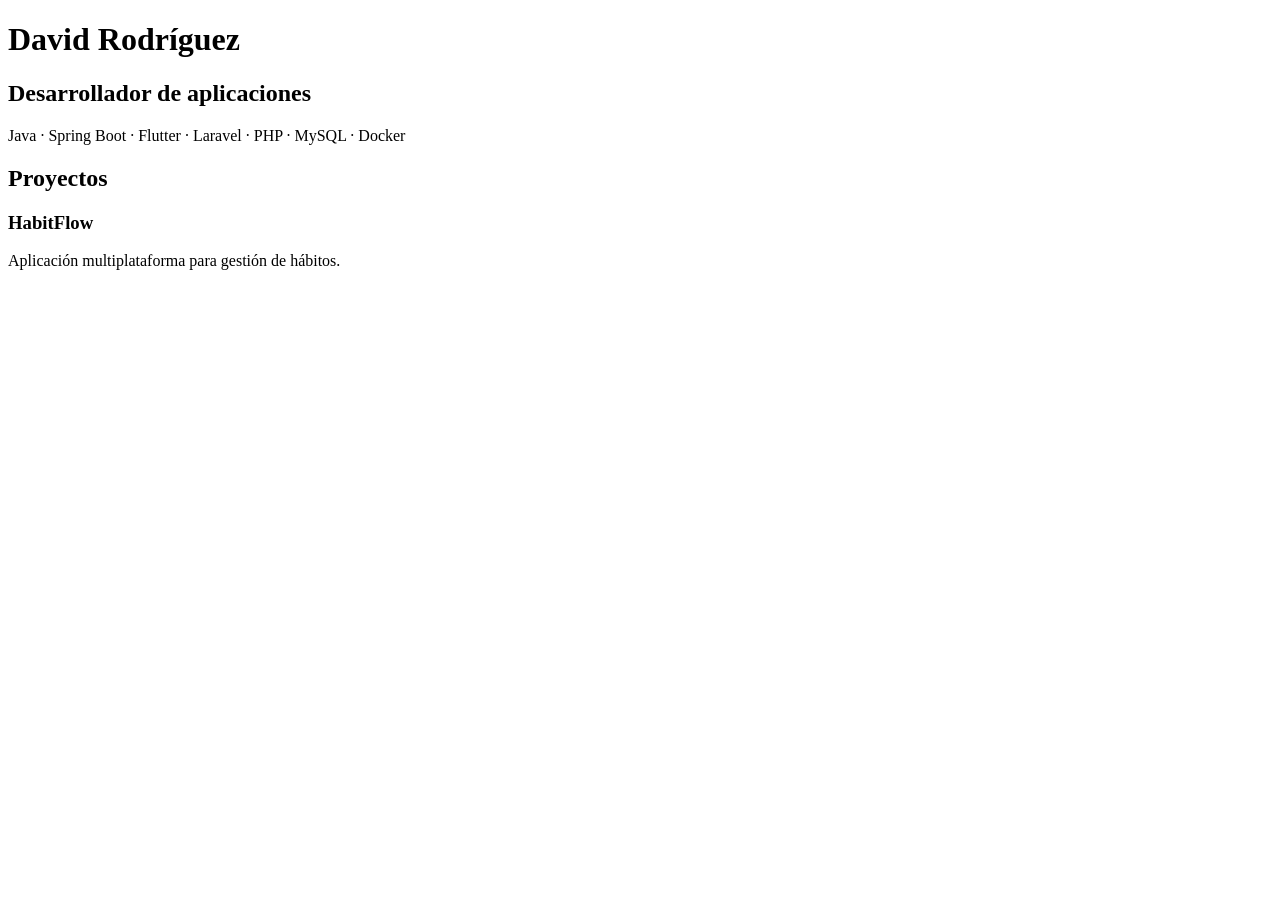
==== index.html @ 49802a0f "Create index.html" ====
<!DOCTYPE html>
<html lang="es">
<head>
    <meta charset="UTF-8">
    <meta name="viewport" content="width=device-width, initial-scale=1.0">
    <title>David Rodríguez | Desarrollador</title>
</head>

<body>

    <h1>David Rodríguez</h1>

    <h2>Desarrollador de aplicaciones</h2>

    <p>
        Java · Spring Boot · Flutter · Laravel · PHP · MySQL · Docker
    </p>

    <h2>Proyectos</h2>

    <h3>HabitFlow</h3>
    <p>
        Aplicación multiplataforma para gestión de hábitos.
    </p>

</body>
</html>
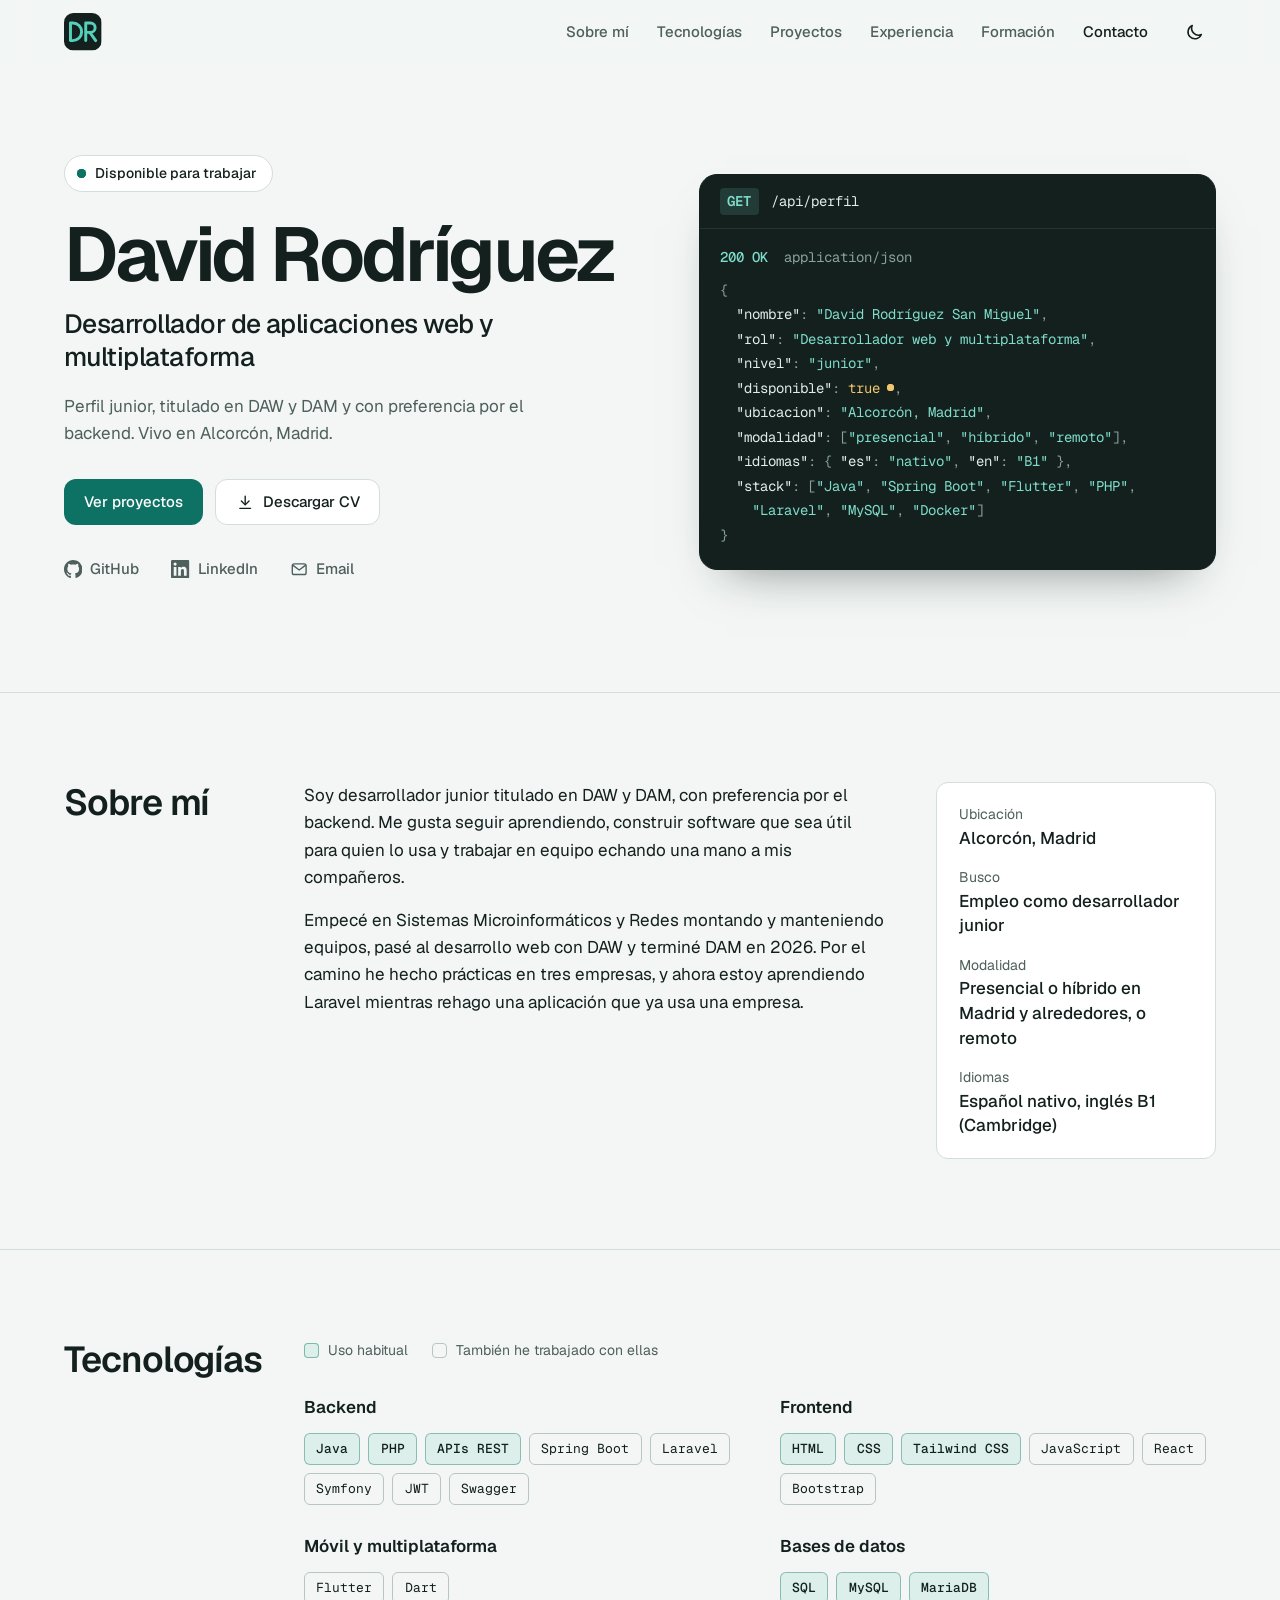
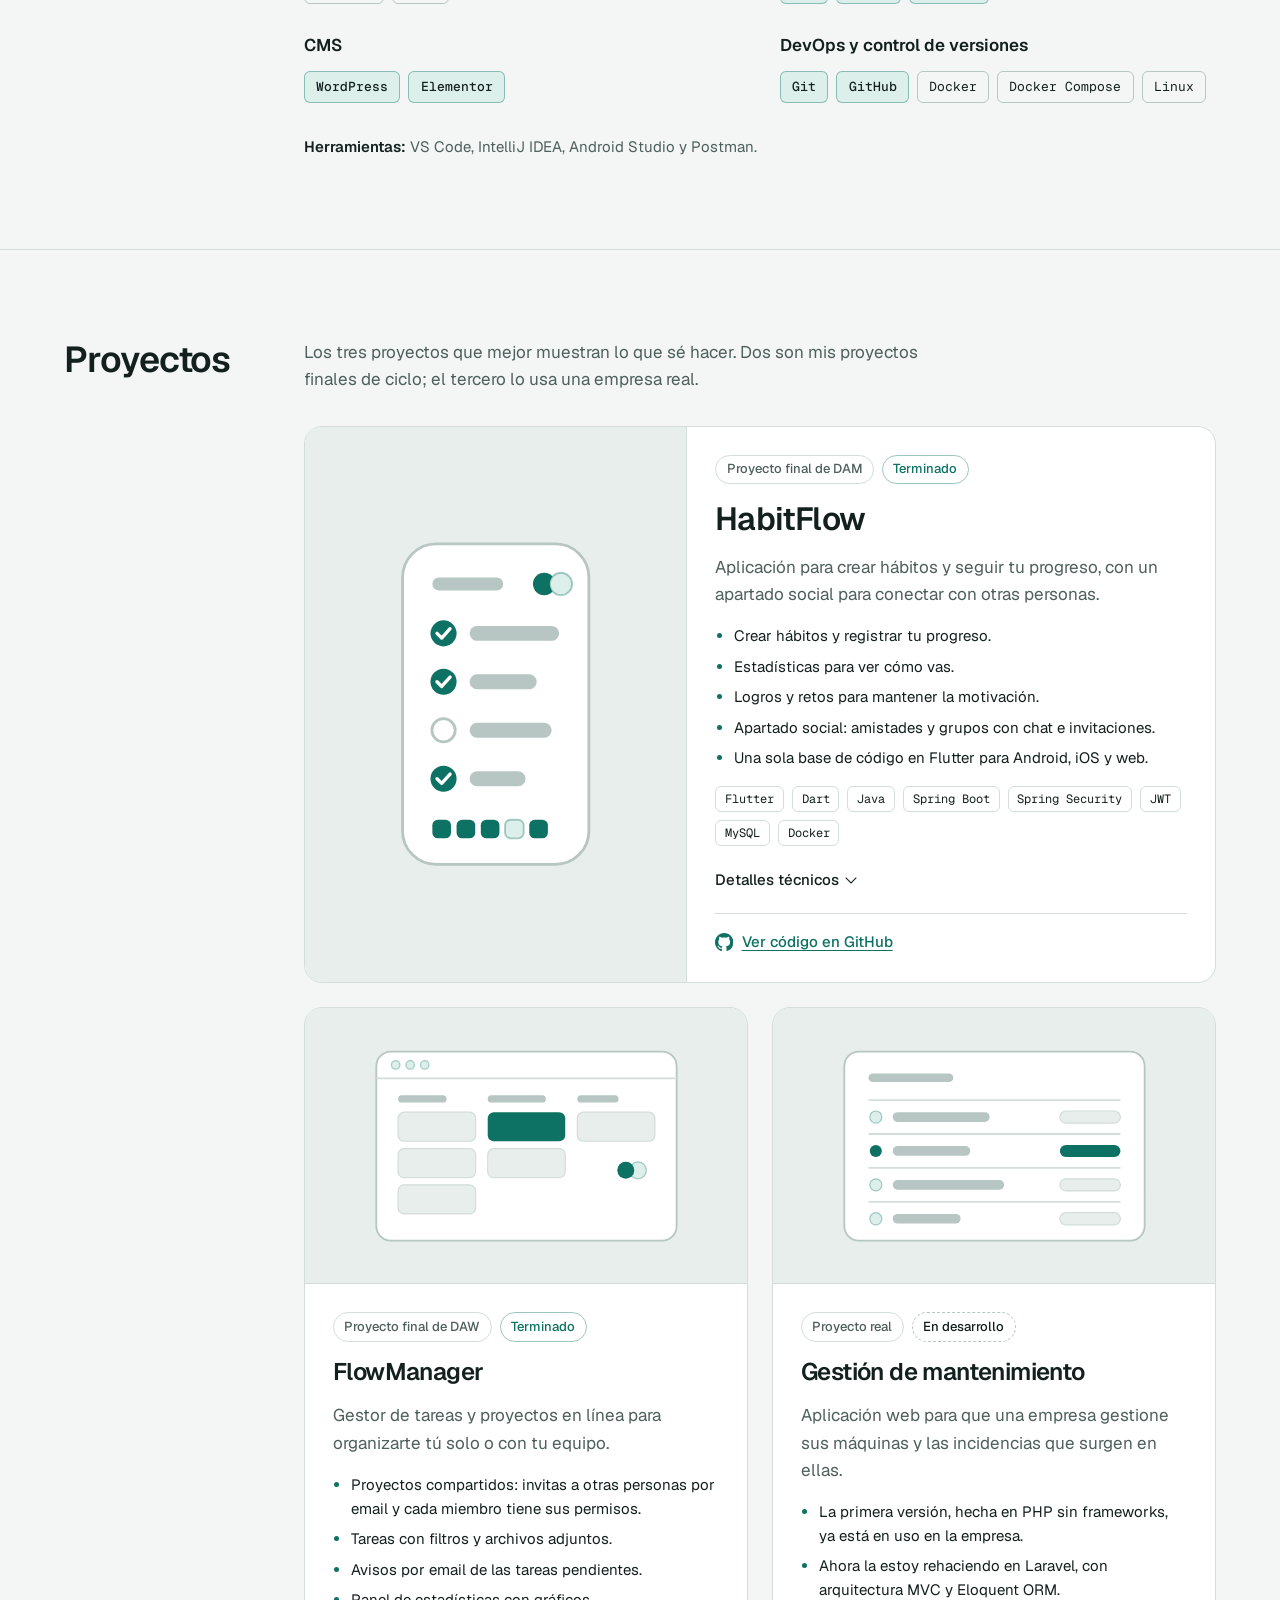
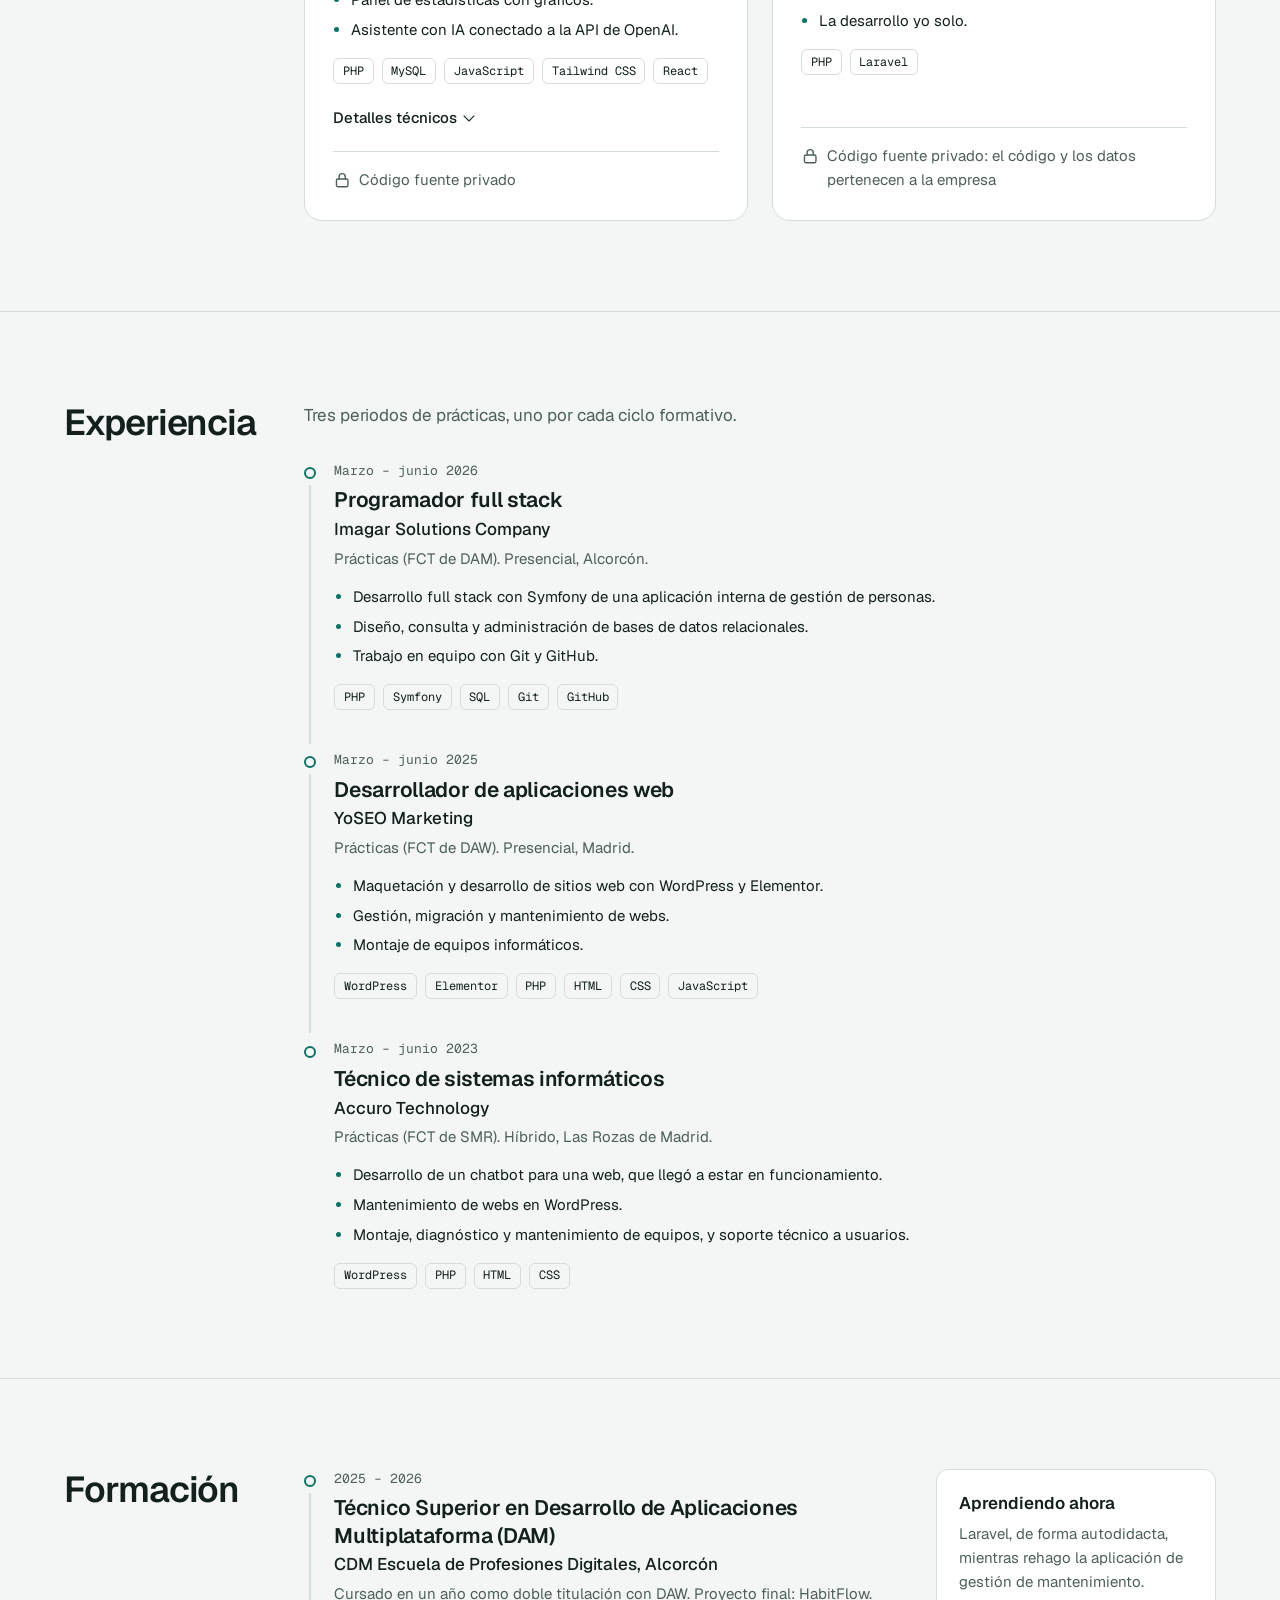
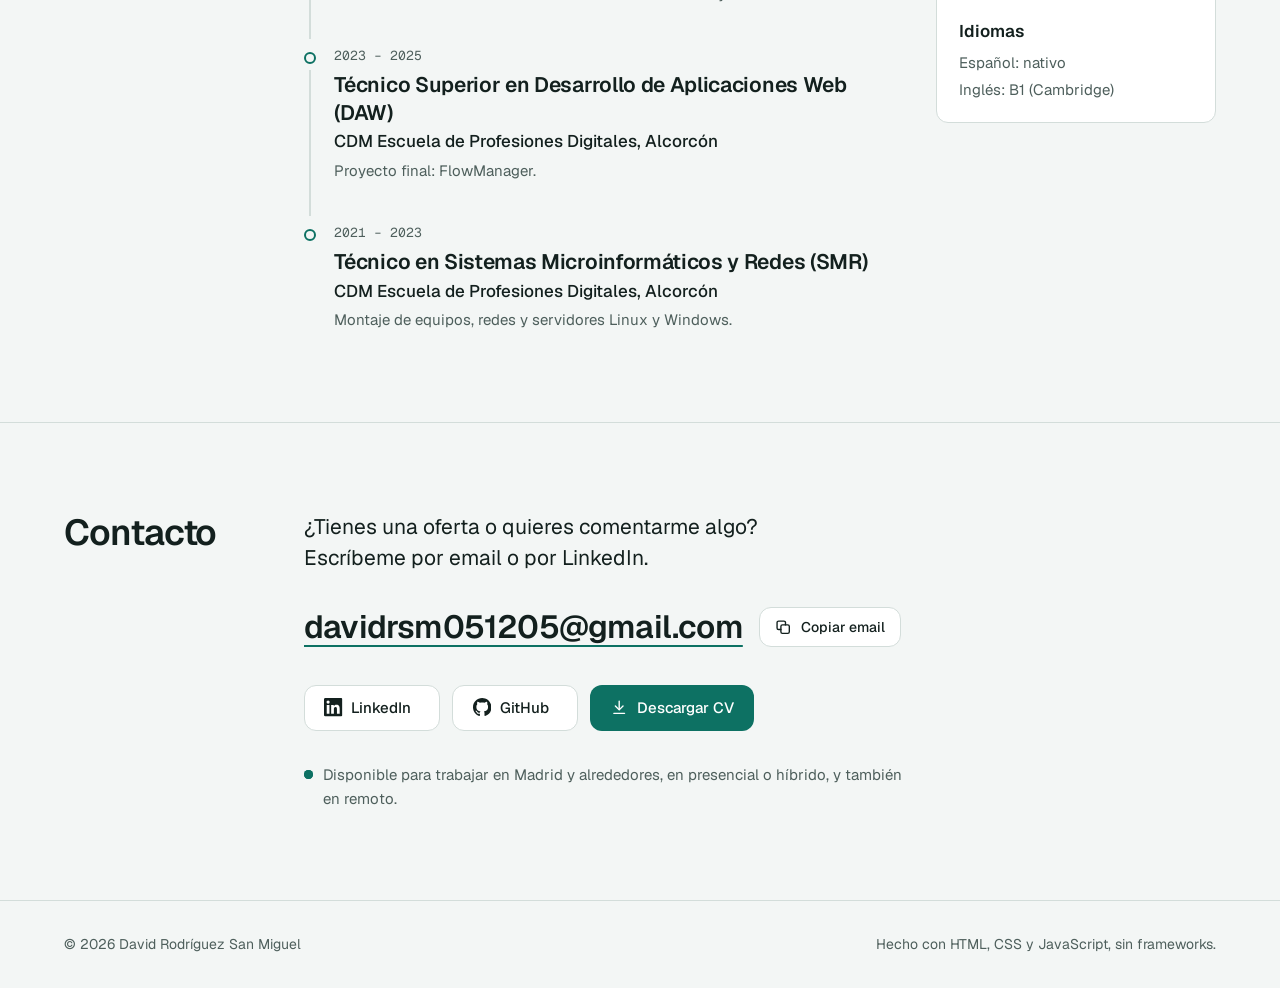
==== commit 496d6340: "Portfolio: primera versión completa Web personal en HTML, CSS y JavaScript sin frameworks, lista par" ====
--- a/index.html
+++ b/index.html
@@ -1,27 +1,787 @@
 <!DOCTYPE html>
 <html lang="es">
 <head>
-    <meta charset="UTF-8">
-    <meta name="viewport" content="width=device-width, initial-scale=1.0">
-    <title>David Rodríguez | Desarrollador</title>
+  <meta charset="UTF-8">
+  <meta name="viewport" content="width=device-width, initial-scale=1">
+
+  <title>David Rodríguez San Miguel | Desarrollador web y multiplataforma</title>
+  <meta name="description" content="David Rodríguez San Miguel, desarrollador junior web y multiplataforma en Madrid. Proyectos con Java, Spring Boot, Flutter, PHP y MySQL.">
+  <meta name="author" content="David Rodríguez San Miguel">
+  <link rel="canonical" href="https://davidrodriguez05.github.io/">
+
+  <meta name="color-scheme" content="light dark">
+  <meta name="theme-color" content="#f3f6f5" media="(prefers-color-scheme: light)">
+  <meta name="theme-color" content="#111917" media="(prefers-color-scheme: dark)">
+
+  <!-- Open Graph: vista previa al compartir el enlace (LinkedIn, WhatsApp...) -->
+  <meta property="og:type" content="website">
+  <meta property="og:locale" content="es_ES">
+  <meta property="og:site_name" content="David Rodríguez San Miguel">
+  <meta property="og:title" content="David Rodríguez San Miguel | Desarrollador web y multiplataforma">
+  <meta property="og:description" content="Desarrollador junior web y multiplataforma en Madrid. Proyectos con Java, Spring Boot, Flutter, PHP y MySQL.">
+  <meta property="og:url" content="https://davidrodriguez05.github.io/">
+  <meta property="og:image" content="https://davidrodriguez05.github.io/assets/images/og-image.png">
+  <meta property="og:image:width" content="1200">
+  <meta property="og:image:height" content="630">
+  <meta property="og:image:alt" content="David Rodríguez San Miguel, desarrollador de aplicaciones web y multiplataforma">
+  <meta name="twitter:card" content="summary_large_image">
+
+  <link rel="icon" href="assets/icons/favicon.svg" type="image/svg+xml">
+  <link rel="apple-touch-icon" href="assets/icons/apple-touch-icon.png">
+
+  <link rel="preload" href="assets/fonts/geist-latin.woff2" as="font" type="font/woff2" crossorigin>
+  <link rel="preload" href="assets/fonts/geist-mono-latin.woff2" as="font" type="font/woff2" crossorigin>
+  <link rel="stylesheet" href="css/style.css">
+
+  <!-- Aplica el tema guardado antes de pintar la página (evita el parpadeo) -->
+  <script>
+    (function () {
+      var root = document.documentElement;
+      root.classList.add('js');
+      try {
+        var theme = localStorage.getItem('theme');
+        if (theme === 'light' || theme === 'dark') root.setAttribute('data-theme', theme);
+      } catch (e) {}
+    })();
+  </script>
+  <script src="js/script.js" defer></script>
+
+  <script type="application/ld+json">
+  {
+    "@context": "https://schema.org",
+    "@type": "Person",
+    "name": "David Rodríguez San Miguel",
+    "jobTitle": "Desarrollador de aplicaciones web y multiplataforma",
+    "url": "https://davidrodriguez05.github.io/",
+    "email": "mailto:davidrsm051205@gmail.com",
+    "address": {
+      "@type": "PostalAddress",
+      "addressLocality": "Alcorcón",
+      "addressRegion": "Madrid",
+      "addressCountry": "ES"
+    },
+    "alumniOf": {
+      "@type": "EducationalOrganization",
+      "name": "CDM Escuela de Profesiones Digitales"
+    },
+    "knowsLanguage": ["es", "en"],
+    "knowsAbout": ["Java", "Spring Boot", "Flutter", "PHP", "Laravel", "MySQL", "Docker"],
+    "sameAs": [
+      "https://www.linkedin.com/in/david-rodr%C3%ADguez-san-miguel-a2ba432a8/",
+      "https://github.com/DavidRodriguez05"
+    ]
+  }
+  </script>
 </head>
 
 <body>
-
-    <h1>David Rodríguez</h1>
-
-    <h2>Desarrollador de aplicaciones</h2>
-
-    <p>
-        Java · Spring Boot · Flutter · Laravel · PHP · MySQL · Docker
-    </p>
-
-    <h2>Proyectos</h2>
-
-    <h3>HabitFlow</h3>
-    <p>
-        Aplicación multiplataforma para gestión de hábitos.
-    </p>
-
+  <a class="skip-link" href="#contenido">Saltar al contenido</a>
+
+  <!-- Iconos (se usan con <svg><use href="#i-nombre"></use></svg>) -->
+  <svg class="sprite" xmlns="http://www.w3.org/2000/svg" aria-hidden="true" focusable="false">
+    <symbol id="i-logo" viewBox="0 0 64 64">
+      <rect width="64" height="64" rx="16" fill="#13201e"/>
+      <g fill="none" stroke="#55d1bb" stroke-width="5" stroke-linecap="round" stroke-linejoin="round">
+        <path d="M11 17v30h4a15 15 0 0 0 0-30z"/>
+        <path d="M37 47V17h8a8 8 0 0 1 0 16h-8"/>
+        <path d="M44 33l10 14"/>
+      </g>
+    </symbol>
+    <symbol id="i-github" viewBox="0 0 16 16">
+      <path fill="currentColor" d="M8 0C3.58 0 0 3.58 0 8c0 3.54 2.29 6.53 5.47 7.59.4.07.55-.17.55-.38 0-.19-.01-.82-.01-1.49-2.01.37-2.53-.49-2.69-.94-.09-.23-.48-.94-.82-1.13-.28-.15-.68-.52-.01-.53.63-.01 1.08.58 1.23.82.72 1.21 1.87.87 2.33.66.07-.52.28-.87.51-1.07-1.78-.2-3.64-.89-3.64-3.95 0-.87.31-1.59.82-2.15-.08-.2-.36-1.02.08-2.12 0 0 .67-.21 2.2.82.64-.18 1.32-.27 2-.27.68 0 1.36.09 2 .27 1.53-1.04 2.2-.82 2.2-.82.44 1.1.16 1.92.08 2.12.51.56.82 1.27.82 2.15 0 3.07-1.87 3.75-3.65 3.95.29.25.54.73.54 1.48 0 1.07-.01 1.93-.01 2.2 0 .21.15.46.55.38A8.01 8.01 0 0 0 16 8c0-4.42-3.58-8-8-8z"/>
+    </symbol>
+    <symbol id="i-linkedin" viewBox="0 0 24 24">
+      <path fill="currentColor" d="M20.45 20.45h-3.56v-5.57c0-1.33-.02-3.04-1.85-3.04-1.85 0-2.14 1.45-2.14 2.94v5.67H9.35V9h3.41v1.56h.05c.48-.9 1.64-1.85 3.37-1.85 3.6 0 4.27 2.37 4.27 5.46v6.28zM5.34 7.43a2.06 2.06 0 1 1 0-4.13 2.06 2.06 0 0 1 0 4.13zm1.78 13.02H3.56V9h3.56v11.45zM22.22 0H1.77C.79 0 0 .77 0 1.73v20.54C0 23.23.79 24 1.77 24h20.45c.98 0 1.78-.77 1.78-1.73V1.73C24 .77 23.2 0 22.22 0z"/>
+    </symbol>
+    <symbol id="i-mail" viewBox="0 0 24 24">
+      <g fill="none" stroke="currentColor" stroke-width="1.8" stroke-linecap="round" stroke-linejoin="round">
+        <rect x="3" y="5" width="18" height="14" rx="2.5"/>
+        <path d="m4 7 8 6 8-6"/>
+      </g>
+    </symbol>
+    <symbol id="i-download" viewBox="0 0 24 24">
+      <g fill="none" stroke="currentColor" stroke-width="1.8" stroke-linecap="round" stroke-linejoin="round">
+        <path d="M12 4v11"/>
+        <path d="m7 10.5 5 5 5-5"/>
+        <path d="M5 20h14"/>
+      </g>
+    </symbol>
+    <symbol id="i-copy" viewBox="0 0 24 24">
+      <g fill="none" stroke="currentColor" stroke-width="1.8" stroke-linecap="round" stroke-linejoin="round">
+        <rect x="9" y="9" width="11" height="11" rx="2"/>
+        <path d="M15 9V6a2 2 0 0 0-2-2H6a2 2 0 0 0-2 2v7a2 2 0 0 0 2 2h3"/>
+      </g>
+    </symbol>
+    <symbol id="i-check" viewBox="0 0 24 24">
+      <g fill="none" stroke="currentColor" stroke-width="2" stroke-linecap="round" stroke-linejoin="round">
+        <path d="m5 12.5 4.5 4.5L19 7.5"/>
+      </g>
+    </symbol>
+    <symbol id="i-lock" viewBox="0 0 24 24">
+      <g fill="none" stroke="currentColor" stroke-width="1.8" stroke-linecap="round" stroke-linejoin="round">
+        <rect x="4.5" y="10.5" width="15" height="10" rx="2"/>
+        <path d="M8 10.5v-3a4 4 0 0 1 8 0v3"/>
+      </g>
+    </symbol>
+    <symbol id="i-sun" viewBox="0 0 24 24">
+      <g fill="none" stroke="currentColor" stroke-width="1.8" stroke-linecap="round" stroke-linejoin="round">
+        <circle cx="12" cy="12" r="4"/>
+        <path d="M12 2.5v2M12 19.5v2M4.6 4.6 6 6M18 18l1.4 1.4M2.5 12h2M19.5 12h2M4.6 19.4 6 18M18 6l1.4-1.4"/>
+      </g>
+    </symbol>
+    <symbol id="i-moon" viewBox="0 0 24 24">
+      <g fill="none" stroke="currentColor" stroke-width="1.8" stroke-linecap="round" stroke-linejoin="round">
+        <path d="M20 14.5A8 8 0 0 1 9.5 4a8 8 0 1 0 10.5 10.5z"/>
+      </g>
+    </symbol>
+    <symbol id="i-menu" viewBox="0 0 24 24">
+      <g fill="none" stroke="currentColor" stroke-width="1.8" stroke-linecap="round">
+        <path d="M4 7h16M4 12h16M4 17h16"/>
+      </g>
+    </symbol>
+    <symbol id="i-close" viewBox="0 0 24 24">
+      <g fill="none" stroke="currentColor" stroke-width="1.8" stroke-linecap="round">
+        <path d="M6 6l12 12M18 6 6 18"/>
+      </g>
+    </symbol>
+  </svg>
+
+  <header class="site-header">
+    <div class="container site-header__inner">
+      <a class="logo" href="#inicio">
+        <svg class="logo__mark" aria-hidden="true"><use href="#i-logo"></use></svg>
+        <span class="visually-hidden">David Rodríguez, ir al inicio</span>
+      </a>
+
+      <nav class="nav" aria-label="Principal">
+        <button class="nav__toggle icon-button" type="button" aria-expanded="false" aria-controls="menu">
+          <svg class="icon nav__icon-open" aria-hidden="true"><use href="#i-menu"></use></svg>
+          <svg class="icon nav__icon-close" aria-hidden="true"><use href="#i-close"></use></svg>
+          <span class="visually-hidden">Menú</span>
+        </button>
+        <ul class="nav__list" id="menu">
+          <li><a href="#sobre-mi">Sobre mí</a></li>
+          <li><a href="#tecnologias">Tecnologías</a></li>
+          <li><a href="#proyectos">Proyectos</a></li>
+          <li><a href="#experiencia">Experiencia</a></li>
+          <li><a href="#formacion">Formación</a></li>
+          <li><a href="#contacto">Contacto</a></li>
+        </ul>
+      </nav>
+
+      <button class="theme-toggle icon-button" type="button" aria-label="Cambiar entre tema claro y oscuro">
+        <svg class="icon theme-toggle__moon" aria-hidden="true"><use href="#i-moon"></use></svg>
+        <svg class="icon theme-toggle__sun" aria-hidden="true"><use href="#i-sun"></use></svg>
+      </button>
+    </div>
+  </header>
+
+  <main id="contenido">
+
+    <!-- ============ PRESENTACIÓN ============ -->
+    <section class="hero" id="inicio" aria-labelledby="hero-title">
+      <div class="container hero__grid">
+        <div class="hero__intro">
+          <p class="status"><span class="status__dot" aria-hidden="true"></span>Disponible para trabajar</p>
+          <h1 class="hero__name" id="hero-title">David Rodríguez</h1>
+          <p class="hero__role">Desarrollador de aplicaciones web y multiplataforma</p>
+          <p class="hero__lead">Perfil junior, titulado en DAW y DAM y con preferencia por el backend. Vivo en Alcorcón, Madrid.</p>
+
+          <div class="hero__actions">
+            <a class="btn btn--primary" href="#proyectos">Ver proyectos</a>
+            <a class="btn btn--ghost" href="assets/cv/CV-David-Rodriguez-San-Miguel.pdf" download>
+              <svg class="icon" aria-hidden="true"><use href="#i-download"></use></svg>
+              Descargar CV
+            </a>
+          </div>
+
+          <ul class="social">
+            <li>
+              <a href="https://github.com/DavidRodriguez05" target="_blank" rel="me noopener noreferrer">
+                <svg class="icon" aria-hidden="true"><use href="#i-github"></use></svg>
+                GitHub<span class="visually-hidden"> (se abre en una pestaña nueva)</span>
+              </a>
+            </li>
+            <li>
+              <a href="https://www.linkedin.com/in/david-rodr%C3%ADguez-san-miguel-a2ba432a8/" target="_blank" rel="me noopener noreferrer">
+                <svg class="icon" aria-hidden="true"><use href="#i-linkedin"></use></svg>
+                LinkedIn<span class="visually-hidden"> (se abre en una pestaña nueva)</span>
+              </a>
+            </li>
+            <li>
+              <a href="mailto:davidrsm051205@gmail.com">
+                <svg class="icon" aria-hidden="true"><use href="#i-mail"></use></svg>
+                Email
+              </a>
+            </li>
+          </ul>
+        </div>
+
+        <!-- Tarjeta decorativa: toda su información aparece también en el resto de la página -->
+        <div class="api-card" aria-hidden="true">
+          <div class="api-card__bar">
+            <span class="api-card__method">GET</span>
+            <span class="api-card__path">/api/perfil</span>
+          </div>
+          <div class="api-card__body">
+            <p class="api-card__status"><span class="api-card__ok">200 OK</span> application/json</p>
+            <code class="json">
+              <span class="ln"><span class="p">{</span></span>
+              <span class="ln d1"><span class="k">"nombre"</span><span class="p">:</span> <span class="s">"David Rodríguez San Miguel"</span><span class="p">,</span></span>
+              <span class="ln d1"><span class="k">"rol"</span><span class="p">:</span> <span class="s">"Desarrollador web y multiplataforma"</span><span class="p">,</span></span>
+              <span class="ln d1"><span class="k">"nivel"</span><span class="p">:</span> <span class="s">"junior"</span><span class="p">,</span></span>
+              <span class="ln d1"><span class="k">"disponible"</span><span class="p">:</span> <span class="b">true</span><span class="json__pulse"></span><span class="p">,</span></span>
+              <span class="ln d1"><span class="k">"ubicacion"</span><span class="p">:</span> <span class="s">"Alcorcón, Madrid"</span><span class="p">,</span></span>
+              <span class="ln d1"><span class="k">"modalidad"</span><span class="p">:</span> <span class="p">[</span><span class="s">"presencial"</span><span class="p">,</span> <span class="s">"híbrido"</span><span class="p">,</span> <span class="s">"remoto"</span><span class="p">],</span></span>
+              <span class="ln d1"><span class="k">"idiomas"</span><span class="p">:</span> <span class="p">{</span> <span class="k">"es"</span><span class="p">:</span> <span class="s">"nativo"</span><span class="p">,</span> <span class="k">"en"</span><span class="p">:</span> <span class="s">"B1"</span> <span class="p">},</span></span>
+              <span class="ln d1"><span class="k">"stack"</span><span class="p">:</span> <span class="p">[</span><span class="s">"Java"</span><span class="p">,</span> <span class="s">"Spring Boot"</span><span class="p">,</span> <span class="s">"Flutter"</span><span class="p">,</span> <span class="s">"PHP"</span><span class="p">,</span> <span class="s">"Laravel"</span><span class="p">,</span> <span class="s">"MySQL"</span><span class="p">,</span> <span class="s">"Docker"</span><span class="p">]</span></span>
+              <span class="ln"><span class="p">}</span></span>
+            </code>
+          </div>
+        </div>
+      </div>
+    </section>
+
+    <!-- ============ SOBRE MÍ ============ -->
+    <section class="section" id="sobre-mi" aria-labelledby="sobre-mi-title">
+      <div class="container section__grid">
+        <h2 class="section__title" id="sobre-mi-title">Sobre mí</h2>
+        <div class="section__body reveal">
+          <div class="about">
+            <div class="prose">
+              <p>Soy desarrollador junior titulado en DAW y DAM, con preferencia por el backend. Me gusta seguir aprendiendo, construir software que sea útil para quien lo usa y trabajar en equipo echando una mano a mis compañeros.</p>
+              <p>Empecé en Sistemas Microinformáticos y Redes montando y manteniendo equipos, pasé al desarrollo web con DAW y terminé DAM en 2026. Por el camino he hecho prácticas en tres empresas, y ahora estoy aprendiendo Laravel mientras rehago una aplicación que ya usa una empresa.</p>
+            </div>
+            <dl class="facts">
+              <div class="facts__row">
+                <dt>Ubicación</dt>
+                <dd>Alcorcón, Madrid</dd>
+              </div>
+              <div class="facts__row">
+                <dt>Busco</dt>
+                <dd>Empleo como desarrollador junior</dd>
+              </div>
+              <div class="facts__row">
+                <dt>Modalidad</dt>
+                <dd>Presencial o híbrido en Madrid y alrededores, o remoto</dd>
+              </div>
+              <div class="facts__row">
+                <dt>Idiomas</dt>
+                <dd>Español nativo, inglés B1 (Cambridge)</dd>
+              </div>
+            </dl>
+          </div>
+        </div>
+      </div>
+    </section>
+
+    <!-- ============ TECNOLOGÍAS ============ -->
+    <!-- chip--main = tecnologías con las que más has trabajado. Añade o quita la clase para cambiarlo. -->
+    <section class="section" id="tecnologias" aria-labelledby="tecnologias-title">
+      <div class="container section__grid">
+        <h2 class="section__title" id="tecnologias-title">Tecnologías</h2>
+        <div class="section__body reveal">
+          <ul class="legend">
+            <li class="legend__item"><span class="legend__swatch legend__swatch--main" aria-hidden="true"></span>Uso habitual</li>
+            <li class="legend__item"><span class="legend__swatch" aria-hidden="true"></span>También he trabajado con ellas</li>
+          </ul>
+
+          <div class="stack">
+            <div class="stack__group">
+              <h3 class="stack__title">Backend</h3>
+              <ul class="chips">
+                <li class="chip chip--main">Java<span class="visually-hidden">, uso habitual</span></li>
+                <li class="chip chip--main">PHP<span class="visually-hidden">, uso habitual</span></li>
+                <li class="chip chip--main">APIs REST<span class="visually-hidden">, uso habitual</span></li>
+                <li class="chip">Spring Boot</li>
+                <li class="chip">Laravel</li>
+                <li class="chip">Symfony</li>
+                <li class="chip">JWT</li>
+                <li class="chip">Swagger</li>
+              </ul>
+            </div>
+
+            <div class="stack__group">
+              <h3 class="stack__title">Frontend</h3>
+              <ul class="chips">
+                <li class="chip chip--main">HTML<span class="visually-hidden">, uso habitual</span></li>
+                <li class="chip chip--main">CSS<span class="visually-hidden">, uso habitual</span></li>
+                <li class="chip chip--main">Tailwind CSS<span class="visually-hidden">, uso habitual</span></li>
+                <li class="chip">JavaScript</li>
+                <li class="chip">React</li>
+                <li class="chip">Bootstrap</li>
+              </ul>
+            </div>
+
+            <div class="stack__group">
+              <h3 class="stack__title">Móvil y multiplataforma</h3>
+              <ul class="chips">
+                <li class="chip">Flutter</li>
+                <li class="chip">Dart</li>
+              </ul>
+            </div>
+
+            <div class="stack__group">
+              <h3 class="stack__title">Bases de datos</h3>
+              <ul class="chips">
+                <li class="chip chip--main">SQL<span class="visually-hidden">, uso habitual</span></li>
+                <li class="chip chip--main">MySQL<span class="visually-hidden">, uso habitual</span></li>
+                <li class="chip chip--main">MariaDB<span class="visually-hidden">, uso habitual</span></li>
+              </ul>
+            </div>
+
+            <div class="stack__group">
+              <h3 class="stack__title">CMS</h3>
+              <ul class="chips">
+                <li class="chip chip--main">WordPress<span class="visually-hidden">, uso habitual</span></li>
+                <li class="chip chip--main">Elementor<span class="visually-hidden">, uso habitual</span></li>
+              </ul>
+            </div>
+
+            <div class="stack__group">
+              <h3 class="stack__title">DevOps y control de versiones</h3>
+              <ul class="chips">
+                <li class="chip chip--main">Git<span class="visually-hidden">, uso habitual</span></li>
+                <li class="chip chip--main">GitHub<span class="visually-hidden">, uso habitual</span></li>
+                <li class="chip">Docker</li>
+                <li class="chip">Docker Compose</li>
+                <li class="chip">Linux</li>
+              </ul>
+            </div>
+          </div>
+
+          <p class="tools"><strong>Herramientas:</strong> VS Code, IntelliJ IDEA, Android Studio y Postman.</p>
+        </div>
+      </div>
+    </section>
+
+    <!-- ============ PROYECTOS ============ -->
+    <!--
+      Enlace a GitHub de cada proyecto:
+        data-repo-public="false"  → muestra "Código fuente privado"
+        data-repo-public="true"   → muestra el enlace "Ver código en GitHub"
+      Cuando hagas público un repositorio, cambia false por true (y revisa la URL del href).
+
+      Capturas: sustituye el <svg class="cover"> de .project__media por
+        <img src="assets/images/nombre.webp" alt="Descripción de la captura" width="1280" height="720" loading="lazy" decoding="async">
+    -->
+    <section class="section" id="proyectos" aria-labelledby="proyectos-title">
+      <div class="container section__grid">
+        <h2 class="section__title" id="proyectos-title">Proyectos</h2>
+        <div class="section__body">
+          <p class="section__intro reveal">Los tres proyectos que mejor muestran lo que sé hacer. Dos son mis proyectos finales de ciclo; el tercero lo usa una empresa real.</p>
+
+          <div class="projects">
+
+            <!-- HabitFlow -->
+            <article class="project project--featured reveal" aria-labelledby="p-habitflow">
+              <div class="project__media">
+                <svg class="cover" viewBox="70 6 180 188" aria-hidden="true" focusable="false">
+                  <rect class="cover__frame" x="110" y="14" width="100" height="172" rx="18"/>
+                  <rect class="cover__bar" x="126" y="32" width="38" height="7" rx="3.5"/>
+                  <circle class="cover__accent" cx="186" cy="35.5" r="6"/>
+                  <circle class="cover__soft" cx="195" cy="35.5" r="6"/>
+                  <circle class="cover__accent" cx="132" cy="62" r="7"/>
+                  <path class="cover__tick" d="m128.5 62 2.5 2.5 4.5-5"/>
+                  <rect class="cover__bar" x="146" y="58" width="48" height="8" rx="4"/>
+                  <circle class="cover__accent" cx="132" cy="88" r="7"/>
+                  <path class="cover__tick" d="m128.5 88 2.5 2.5 4.5-5"/>
+                  <rect class="cover__bar" x="146" y="84" width="36" height="8" rx="4"/>
+                  <circle class="cover__ring" cx="132" cy="114" r="6.25"/>
+                  <rect class="cover__bar" x="146" y="110" width="44" height="8" rx="4"/>
+                  <circle class="cover__accent" cx="132" cy="140" r="7"/>
+                  <path class="cover__tick" d="m128.5 140 2.5 2.5 4.5-5"/>
+                  <rect class="cover__bar" x="146" y="136" width="30" height="8" rx="4"/>
+                  <rect class="cover__accent" x="126" y="162" width="10" height="10" rx="3"/>
+                  <rect class="cover__accent" x="139" y="162" width="10" height="10" rx="3"/>
+                  <rect class="cover__accent" x="152" y="162" width="10" height="10" rx="3"/>
+                  <rect class="cover__soft" x="165" y="162" width="10" height="10" rx="3"/>
+                  <rect class="cover__accent" x="178" y="162" width="10" height="10" rx="3"/>
+                </svg>
+              </div>
+
+              <div class="project__content">
+                <ul class="tags">
+                  <li class="tag">Proyecto final de DAM</li>
+                  <li class="tag tag--done">Terminado</li>
+                </ul>
+                <h3 class="project__title" id="p-habitflow">HabitFlow</h3>
+                <p class="project__summary">Aplicación para crear hábitos y seguir tu progreso, con un apartado social para conectar con otras personas.</p>
+
+                <ul class="features">
+                  <li>Crear hábitos y registrar tu progreso.</li>
+                  <li>Estadísticas para ver cómo vas.</li>
+                  <li>Logros y retos para mantener la motivación.</li>
+                  <li>Apartado social: amistades y grupos con chat e invitaciones.</li>
+                  <li>Una sola base de código en Flutter para Android, iOS y web.</li>
+                </ul>
+
+                <ul class="chips chips--small">
+                  <li class="chip">Flutter</li>
+                  <li class="chip">Dart</li>
+                  <li class="chip">Java</li>
+                  <li class="chip">Spring Boot</li>
+                  <li class="chip">Spring Security</li>
+                  <li class="chip">JWT</li>
+                  <li class="chip">MySQL</li>
+                  <li class="chip">Docker</li>
+                </ul>
+
+                <details class="details">
+                  <summary>Detalles técnicos</summary>
+                  <dl class="details__list">
+                    <div>
+                      <dt>Arquitectura</dt>
+                      <dd>App en Flutter que consume una API REST propia hecha en Java 21 con Spring Boot, organizada por áreas: autenticación, hábitos, estadísticas, retos, perfil y social.</dd>
+                    </div>
+                    <div>
+                      <dt>Seguridad y datos</dt>
+                      <dd>Autenticación con Spring Security y JWT, con tokens de refresco. Datos en MySQL con JPA y un esquema versionado con migraciones de Flyway. La API está documentada con OpenAPI (Swagger).</dd>
+                    </div>
+                    <div>
+                      <dt>Despliegue</dt>
+                      <dd>Docker Compose tanto para desarrollo como para producción, con la configuración sensible en variables de entorno y preparado para desplegarse en un VPS.</dd>
+                    </div>
+                    <div>
+                      <dt>Mi papel</dt>
+                      <dd>Proyecto individual: desarrollé la app y la API, tomé todas las decisiones técnicas y resolví los problemas que fueron surgiendo.</dd>
+                    </div>
+                    <div>
+                      <dt>Lo que más me gusta</dt>
+                      <dd>El apartado social de la aplicación.</dd>
+                    </div>
+                    <div>
+                      <dt>Lo que aprendí</dt>
+                      <dd>A diseñar y construir mi propia API y a consumirla desde una app multiplataforma.</dd>
+                    </div>
+                    <div>
+                      <dt>Estado</dt>
+                      <dd>Terminado. La app no está publicada en tiendas.</dd>
+                    </div>
+                  </dl>
+                </details>
+
+                <div class="project__links" data-repo-public="true">
+                  <a class="repo-link" href="https://github.com/DavidRodriguez05/HabitFlow" target="_blank" rel="noopener noreferrer">
+                    <svg class="icon" aria-hidden="true"><use href="#i-github"></use></svg>
+                    Ver código en GitHub<span class="visually-hidden"> (se abre en una pestaña nueva)</span>
+                  </a>
+                  <span class="repo-private">
+                    <svg class="icon" aria-hidden="true"><use href="#i-lock"></use></svg>
+                    Código fuente privado
+                  </span>
+                </div>
+              </div>
+            </article>
+
+            <!-- FlowManager -->
+            <article class="project reveal" aria-labelledby="p-flowmanager">
+              <div class="project__media">
+                <svg class="cover" viewBox="0 0 320 200" aria-hidden="true" focusable="false">
+                  <rect class="cover__frame" x="36" y="22" width="248" height="156" rx="12"/>
+                  <path class="cover__line" d="M36 44h248"/>
+                  <circle class="cover__soft" cx="52" cy="33" r="3.5"/>
+                  <circle class="cover__soft" cx="64" cy="33" r="3.5"/>
+                  <circle class="cover__soft" cx="76" cy="33" r="3.5"/>
+                  <rect class="cover__bar" x="54" y="58" width="40" height="6" rx="3"/>
+                  <rect class="cover__card" x="54" y="72" width="64" height="24" rx="5"/>
+                  <rect class="cover__card" x="54" y="102" width="64" height="24" rx="5"/>
+                  <rect class="cover__card" x="54" y="132" width="64" height="24" rx="5"/>
+                  <rect class="cover__bar" x="128" y="58" width="48" height="6" rx="3"/>
+                  <rect class="cover__accent" x="128" y="72" width="64" height="24" rx="5"/>
+                  <rect class="cover__card" x="128" y="102" width="64" height="24" rx="5"/>
+                  <rect class="cover__bar" x="202" y="58" width="34" height="6" rx="3"/>
+                  <rect class="cover__card" x="202" y="72" width="64" height="24" rx="5"/>
+                  <circle class="cover__soft" cx="252" cy="120" r="7"/>
+                  <circle class="cover__accent" cx="242" cy="120" r="7"/>
+                </svg>
+              </div>
+
+              <div class="project__content">
+                <ul class="tags">
+                  <li class="tag">Proyecto final de DAW</li>
+                  <li class="tag tag--done">Terminado</li>
+                </ul>
+                <h3 class="project__title" id="p-flowmanager">FlowManager</h3>
+                <p class="project__summary">Gestor de tareas y proyectos en línea para organizarte tú solo o con tu equipo.</p>
+
+                <ul class="features">
+                  <li>Proyectos compartidos: invitas a otras personas por email y cada miembro tiene sus permisos.</li>
+                  <li>Tareas con filtros y archivos adjuntos.</li>
+                  <li>Avisos por email de las tareas pendientes.</li>
+                  <li>Panel de estadísticas con gráficos.</li>
+                  <li>Asistente con IA conectado a la API de OpenAI.</li>
+                </ul>
+
+                <ul class="chips chips--small">
+                  <li class="chip">PHP</li>
+                  <li class="chip">MySQL</li>
+                  <li class="chip">JavaScript</li>
+                  <li class="chip">Tailwind CSS</li>
+                  <li class="chip">React</li>
+                </ul>
+
+                <details class="details">
+                  <summary>Detalles técnicos</summary>
+                  <dl class="details__list">
+                    <div>
+                      <dt>Arquitectura</dt>
+                      <dd>PHP sin frameworks y MySQL, con un modelo de datos de seis tablas diseñado antes con un diagrama UML. Interfaz con Tailwind CSS y Flowbite, y validación de formularios en JavaScript.</dd>
+                    </div>
+                    <div>
+                      <dt>Panel de estadísticas</dt>
+                      <dd>Aplicación en React (Vite y Recharts) que consume endpoints PHP que devuelven JSON.</dd>
+                    </div>
+                    <div>
+                      <dt>Cuentas y avisos</dt>
+                      <dd>Contraseñas cifradas con <code>password_hash</code>, recuperación de contraseña por email y avisos automáticos con PHPMailer y una tarea programada (cron).</dd>
+                    </div>
+                    <div>
+                      <dt>El mayor reto</dt>
+                      <dd>Los permisos entre los miembros de un proyecto compartido.</dd>
+                    </div>
+                    <div>
+                      <dt>Lo que aprendí</dt>
+                      <dd>Consolidé PHP sin frameworks: sesiones, subida de archivos, envío de emails y endpoints JSON.</dd>
+                    </div>
+                  </dl>
+                </details>
+
+                <!-- FlowManager: cambia false por true SOLO cuando el repositorio ya no tenga claves ni datos personales -->
+                <div class="project__links" data-repo-public="false">
+                  <a class="repo-link" href="https://github.com/DavidRodriguez05/FlowManager" target="_blank" rel="noopener noreferrer">
+                    <svg class="icon" aria-hidden="true"><use href="#i-github"></use></svg>
+                    Ver código en GitHub<span class="visually-hidden"> (se abre en una pestaña nueva)</span>
+                  </a>
+                  <span class="repo-private">
+                    <svg class="icon" aria-hidden="true"><use href="#i-lock"></use></svg>
+                    Código fuente privado
+                  </span>
+                </div>
+              </div>
+            </article>
+
+            <!-- Gestión de mantenimiento (proyecto para una empresa: código privado) -->
+            <article class="project reveal" aria-labelledby="p-mantenimiento">
+              <div class="project__media">
+                <svg class="cover" viewBox="0 0 320 200" aria-hidden="true" focusable="false">
+                  <rect class="cover__frame" x="36" y="22" width="248" height="156" rx="12"/>
+                  <rect class="cover__bar" x="56" y="40" width="70" height="7" rx="3.5"/>
+                  <path class="cover__line" d="M56 62h208M56 90h208M56 118h208M56 146h208"/>
+                  <circle class="cover__soft" cx="62" cy="76" r="5"/>
+                  <rect class="cover__bar" x="76" y="72" width="80" height="8" rx="4"/>
+                  <rect class="cover__card" x="214" y="71" width="50" height="10" rx="5"/>
+                  <circle class="cover__accent" cx="62" cy="104" r="5"/>
+                  <rect class="cover__bar" x="76" y="100" width="64" height="8" rx="4"/>
+                  <rect class="cover__accent" x="214" y="99" width="50" height="10" rx="5"/>
+                  <circle class="cover__soft" cx="62" cy="132" r="5"/>
+                  <rect class="cover__bar" x="76" y="128" width="92" height="8" rx="4"/>
+                  <rect class="cover__card" x="214" y="127" width="50" height="10" rx="5"/>
+                  <circle class="cover__soft" cx="62" cy="160" r="5"/>
+                  <rect class="cover__bar" x="76" y="156" width="56" height="8" rx="4"/>
+                  <rect class="cover__card" x="214" y="155" width="50" height="10" rx="5"/>
+                </svg>
+              </div>
+
+              <div class="project__content">
+                <ul class="tags">
+                  <li class="tag">Proyecto real</li>
+                  <li class="tag tag--wip">En desarrollo</li>
+                </ul>
+                <h3 class="project__title" id="p-mantenimiento">Gestión de mantenimiento</h3>
+                <p class="project__summary">Aplicación web para que una empresa gestione sus máquinas y las incidencias que surgen en ellas.</p>
+
+                <ul class="features">
+                  <li>La primera versión, hecha en PHP sin frameworks, ya está en uso en la empresa.</li>
+                  <li>Ahora la estoy rehaciendo en Laravel, con arquitectura MVC y Eloquent ORM.</li>
+                  <li>La desarrollo yo solo.</li>
+                </ul>
+
+                <ul class="chips chips--small">
+                  <li class="chip">PHP</li>
+                  <li class="chip">Laravel</li>
+                </ul>
+
+                <div class="project__links" data-repo-public="false">
+                  <span class="repo-private">
+                    <svg class="icon" aria-hidden="true"><use href="#i-lock"></use></svg>
+                    Código fuente privado: el código y los datos pertenecen a la empresa
+                  </span>
+                </div>
+              </div>
+            </article>
+
+          </div>
+        </div>
+      </div>
+    </section>
+
+    <!-- ============ EXPERIENCIA ============ -->
+    <section class="section" id="experiencia" aria-labelledby="experiencia-title">
+      <div class="container section__grid">
+        <h2 class="section__title" id="experiencia-title">Experiencia</h2>
+        <div class="section__body">
+          <p class="section__intro reveal">Tres periodos de prácticas, uno por cada ciclo formativo.</p>
+
+          <ol class="timeline">
+            <li class="timeline__item reveal">
+              <p class="timeline__date"><time datetime="2026-03">Marzo</time> – <time datetime="2026-06">junio 2026</time></p>
+              <h3 class="timeline__role">Programador full stack</h3>
+              <p class="timeline__org">Imagar Solutions Company</p>
+              <p class="timeline__meta">Prácticas (FCT de DAM). Presencial, Alcorcón.</p>
+              <ul class="timeline__list">
+                <li>Desarrollo full stack con Symfony de una aplicación interna de gestión de personas.</li>
+                <li>Diseño, consulta y administración de bases de datos relacionales.</li>
+                <li>Trabajo en equipo con Git y GitHub.</li>
+              </ul>
+              <ul class="chips chips--small">
+                <li class="chip">PHP</li>
+                <li class="chip">Symfony</li>
+                <li class="chip">SQL</li>
+                <li class="chip">Git</li>
+                <li class="chip">GitHub</li>
+              </ul>
+            </li>
+
+            <li class="timeline__item reveal">
+              <p class="timeline__date"><time datetime="2025-03">Marzo</time> – <time datetime="2025-06">junio 2025</time></p>
+              <h3 class="timeline__role">Desarrollador de aplicaciones web</h3>
+              <p class="timeline__org">YoSEO Marketing</p>
+              <p class="timeline__meta">Prácticas (FCT de DAW). Presencial, Madrid.</p>
+              <ul class="timeline__list">
+                <li>Maquetación y desarrollo de sitios web con WordPress y Elementor.</li>
+                <li>Gestión, migración y mantenimiento de webs.</li>
+                <li>Montaje de equipos informáticos.</li>
+              </ul>
+              <ul class="chips chips--small">
+                <li class="chip">WordPress</li>
+                <li class="chip">Elementor</li>
+                <li class="chip">PHP</li>
+                <li class="chip">HTML</li>
+                <li class="chip">CSS</li>
+                <li class="chip">JavaScript</li>
+              </ul>
+            </li>
+
+            <li class="timeline__item reveal">
+              <p class="timeline__date"><time datetime="2023-03">Marzo</time> – <time datetime="2023-06">junio 2023</time></p>
+              <h3 class="timeline__role">Técnico de sistemas informáticos</h3>
+              <p class="timeline__org">Accuro Technology</p>
+              <p class="timeline__meta">Prácticas (FCT de SMR). Híbrido, Las Rozas de Madrid.</p>
+              <ul class="timeline__list">
+                <li>Desarrollo de un chatbot para una web, que llegó a estar en funcionamiento.</li>
+                <li>Mantenimiento de webs en WordPress.</li>
+                <li>Montaje, diagnóstico y mantenimiento de equipos, y soporte técnico a usuarios.</li>
+              </ul>
+              <ul class="chips chips--small">
+                <li class="chip">WordPress</li>
+                <li class="chip">PHP</li>
+                <li class="chip">HTML</li>
+                <li class="chip">CSS</li>
+              </ul>
+            </li>
+          </ol>
+        </div>
+      </div>
+    </section>
+
+    <!-- ============ FORMACIÓN ============ -->
+    <section class="section" id="formacion" aria-labelledby="formacion-title">
+      <div class="container section__grid">
+        <h2 class="section__title" id="formacion-title">Formación</h2>
+        <div class="section__body reveal">
+          <div class="edu">
+            <ol class="timeline">
+              <li class="timeline__item">
+                <p class="timeline__date"><time datetime="2025">2025</time> – <time datetime="2026">2026</time></p>
+                <h3 class="timeline__role">Técnico Superior en Desarrollo de Aplicaciones Multiplataforma (DAM)</h3>
+                <p class="timeline__org">CDM Escuela de Profesiones Digitales, Alcorcón</p>
+                <p class="timeline__meta">Cursado en un año como doble titulación con DAW. Proyecto final: HabitFlow.</p>
+              </li>
+              <li class="timeline__item">
+                <p class="timeline__date"><time datetime="2023">2023</time> – <time datetime="2025">2025</time></p>
+                <h3 class="timeline__role">Técnico Superior en Desarrollo de Aplicaciones Web (DAW)</h3>
+                <p class="timeline__org">CDM Escuela de Profesiones Digitales, Alcorcón</p>
+                <p class="timeline__meta">Proyecto final: FlowManager.</p>
+              </li>
+              <li class="timeline__item">
+                <p class="timeline__date"><time datetime="2021">2021</time> – <time datetime="2023">2023</time></p>
+                <h3 class="timeline__role">Técnico en Sistemas Microinformáticos y Redes (SMR)</h3>
+                <p class="timeline__org">CDM Escuela de Profesiones Digitales, Alcorcón</p>
+                <p class="timeline__meta">Montaje de equipos, redes y servidores Linux y Windows.</p>
+              </li>
+            </ol>
+
+            <aside class="edu__side" aria-label="Formación actual e idiomas">
+              <div>
+                <h3 class="edu__title">Aprendiendo ahora</h3>
+                <p>Laravel, de forma autodidacta, mientras rehago la aplicación de gestión de mantenimiento.</p>
+              </div>
+              <div>
+                <h3 class="edu__title">Idiomas</h3>
+                <ul class="edu__list">
+                  <li>Español: nativo</li>
+                  <li>Inglés: B1 (Cambridge)</li>
+                </ul>
+              </div>
+            </aside>
+          </div>
+        </div>
+      </div>
+    </section>
+
+    <!-- ============ CONTACTO ============ -->
+    <section class="section section--contact" id="contacto" aria-labelledby="contacto-title">
+      <div class="container section__grid">
+        <h2 class="section__title" id="contacto-title">Contacto</h2>
+        <div class="section__body reveal">
+          <p class="contact__lead">¿Tienes una oferta o quieres comentarme algo? Escríbeme por email o por LinkedIn.</p>
+
+          <div class="contact__email">
+            <a class="contact__address" href="mailto:davidrsm051205@gmail.com">davidrsm051205@gmail.com</a>
+            <button class="btn btn--ghost btn--small copy-button" type="button" data-copy="davidrsm051205@gmail.com">
+              <svg class="icon copy-button__icon" aria-hidden="true"><use href="#i-copy"></use></svg>
+              <svg class="icon copy-button__done" aria-hidden="true"><use href="#i-check"></use></svg>
+              <span class="copy-button__label">Copiar email</span>
+            </button>
+            <span class="visually-hidden" role="status" aria-live="polite" data-copy-status></span>
+          </div>
+
+          <ul class="contact__links">
+            <li>
+              <a class="btn btn--ghost" href="https://www.linkedin.com/in/david-rodr%C3%ADguez-san-miguel-a2ba432a8/" target="_blank" rel="me noopener noreferrer">
+                <svg class="icon" aria-hidden="true"><use href="#i-linkedin"></use></svg>
+                LinkedIn<span class="visually-hidden"> (se abre en una pestaña nueva)</span>
+              </a>
+            </li>
+            <li>
+              <a class="btn btn--ghost" href="https://github.com/DavidRodriguez05" target="_blank" rel="me noopener noreferrer">
+                <svg class="icon" aria-hidden="true"><use href="#i-github"></use></svg>
+                GitHub<span class="visually-hidden"> (se abre en una pestaña nueva)</span>
+              </a>
+            </li>
+            <li>
+              <a class="btn btn--primary" href="assets/cv/CV-David-Rodriguez-San-Miguel.pdf" download>
+                <svg class="icon" aria-hidden="true"><use href="#i-download"></use></svg>
+                Descargar CV
+              </a>
+            </li>
+          </ul>
+
+          <p class="contact__note">
+            <span class="status__dot" aria-hidden="true"></span>
+            Disponible para trabajar en Madrid y alrededores, en presencial o híbrido, y también en remoto.
+          </p>
+        </div>
+      </div>
+    </section>
+  </main>
+
+  <footer class="site-footer">
+    <div class="container site-footer__inner">
+      <p>© <span data-year>2026</span> David Rodríguez San Miguel</p>
+      <p>Hecho con HTML, CSS y JavaScript, sin frameworks.</p>
+    </div>
+  </footer>
 </body>
 </html>
--- a/css/style.css
+++ b/css/style.css
@@ -0,0 +1,1411 @@
+/* ==========================================================================
+   Portfolio · David Rodríguez San Miguel
+   Orden: fuentes → tokens → base → layout → componentes → secciones → movimiento
+   ========================================================================== */
+
+/* ---------- Fuentes (Geist y Geist Mono, alojadas aquí; licencia en assets/fonts/OFL.txt) ---------- */
+@font-face {
+  font-family: "Geist";
+  font-style: normal;
+  font-weight: 400 700;
+  font-display: swap;
+  src: url("../assets/fonts/geist-latin.woff2") format("woff2");
+  unicode-range: U+0000-00FF, U+0131, U+0152-0153, U+02BB-02BC, U+02C6, U+02DA, U+02DC, U+0304, U+0308, U+0329, U+2000-206F, U+20AC, U+2122, U+2191, U+2193, U+2212, U+2215, U+FEFF, U+FFFD;
+}
+
+@font-face {
+  font-family: "Geist";
+  font-style: normal;
+  font-weight: 400 700;
+  font-display: swap;
+  src: url("../assets/fonts/geist-latin-ext.woff2") format("woff2");
+  unicode-range: U+0100-02BA, U+02BD-02C5, U+02C7-02CC, U+02CE-02D7, U+02DD-02FF, U+0304, U+0308, U+0329, U+1D00-1DBF, U+1E00-1E9F, U+1EF2-1EFF, U+2020, U+20A0-20AB, U+20AD-20C0, U+2113, U+2C60-2C7F, U+A720-A7FF;
+}
+
+@font-face {
+  font-family: "Geist Mono";
+  font-style: normal;
+  font-weight: 400 600;
+  font-display: swap;
+  src: url("../assets/fonts/geist-mono-latin.woff2") format("woff2");
+  unicode-range: U+0000-00FF, U+0131, U+0152-0153, U+02BB-02BC, U+02C6, U+02DA, U+02DC, U+0304, U+0308, U+0329, U+2000-206F, U+20AC, U+2122, U+2191, U+2193, U+2212, U+2215, U+FEFF, U+FFFD;
+}
+
+@font-face {
+  font-family: "Geist Mono";
+  font-style: normal;
+  font-weight: 400 600;
+  font-display: swap;
+  src: url("../assets/fonts/geist-mono-latin-ext.woff2") format("woff2");
+  unicode-range: U+0100-02BA, U+02BD-02C5, U+02C7-02CC, U+02CE-02D7, U+02DD-02FF, U+0304, U+0308, U+0329, U+1D00-1DBF, U+1E00-1E9F, U+1EF2-1EFF, U+2020, U+20A0-20AB, U+20AD-20C0, U+2113, U+2C60-2C7F, U+A720-A7FF;
+}
+
+/* ---------- Tokens (tema claro por defecto) ---------- */
+:root {
+  --bg: #f3f6f5;
+  --surface: #ffffff;
+  --surface-2: #e8eeec;
+  --ink: #13201e;
+  --muted: #4e5f5c;
+  --line: #d3ddda;
+  --line-strong: #b7c6c2;
+  --accent: #0d7163;
+  --accent-ink: #ffffff;
+  --accent-soft: #dcefea;
+  --accent-hover: #0a5c51;
+
+  /* Tarjeta de la API (oscura en los dos temas) */
+  --card-bg: #13201e;
+  --card-line: #13201e;
+  --card-ink: #e3ece9;
+  --card-muted: #8aa19c;
+  --card-string: #7fdccb;
+  --card-bool: #f2c66d;
+  --card-shadow: 0 24px 48px -28px rgb(19 32 30 / 55%);
+
+  --font-sans: "Geist", system-ui, -apple-system, "Segoe UI", Roboto, sans-serif;
+  --font-mono: "Geist Mono", ui-monospace, "SFMono-Regular", Consolas, "Liberation Mono", monospace;
+
+  --step--1: 0.875rem;
+  --step-0: 1.0625rem;
+  --step-1: 1.3125rem;
+  --step-2: clamp(1.75rem, 1.45rem + 1vw, 2.25rem);
+  --step-hero: clamp(2.75rem, 1.4rem + 5.6vw, 4.75rem);
+
+  --radius-lg: 18px;
+  --radius-md: 12px;
+  --radius-sm: 6px;
+
+  --gutter: clamp(1rem, 4vw, 2rem);
+  --container: 72rem;
+  --header-h: 4rem;
+
+  color-scheme: light;
+}
+
+/* Tema oscuro: automático según el sistema... */
+@media (prefers-color-scheme: dark) {
+  :root:not([data-theme="light"]) {
+    --bg: #111917;
+    --surface: #16211f;
+    --surface-2: #1b2826;
+    --ink: #e3ece9;
+    --muted: #9cb0ac;
+    --line: #263532;
+    --line-strong: #37504b;
+    --accent: #55d1bb;
+    --accent-ink: #0b1715;
+    --accent-soft: #173a34;
+    --accent-hover: #7fdccb;
+    --card-bg: #0b1211;
+    --card-line: #263532;
+    --card-shadow: none;
+    color-scheme: dark;
+  }
+}
+
+/* ...o elegido a mano con el botón */
+:root[data-theme="dark"] {
+  --bg: #111917;
+  --surface: #16211f;
+  --surface-2: #1b2826;
+  --ink: #e3ece9;
+  --muted: #9cb0ac;
+  --line: #263532;
+  --line-strong: #37504b;
+  --accent: #55d1bb;
+  --accent-ink: #0b1715;
+  --accent-soft: #173a34;
+  --accent-hover: #7fdccb;
+  --card-bg: #0b1211;
+  --card-line: #263532;
+  --card-shadow: none;
+  color-scheme: dark;
+}
+
+/* ---------- Base ---------- */
+*,
+*::before,
+*::after {
+  box-sizing: border-box;
+}
+
+html {
+  -webkit-text-size-adjust: 100%;
+  text-size-adjust: 100%;
+  scroll-behavior: smooth;
+  scroll-padding-top: calc(var(--header-h) + 1rem);
+}
+
+body {
+  margin: 0;
+  min-height: 100vh;
+  background-color: var(--bg);
+  color: var(--ink);
+  font-family: var(--font-sans);
+  font-size: var(--step-0);
+  line-height: 1.6;
+  -webkit-font-smoothing: antialiased;
+  -moz-osx-font-smoothing: grayscale;
+  overflow-x: hidden;
+}
+
+h1, h2, h3, p, ul, ol, dl, dd, figure {
+  margin: 0;
+}
+
+/* :where() deja la especificidad a 0 para que cualquier clase pueda sobrescribirlo */
+:where(ul[class], ol[class]) {
+  list-style: none;
+  padding: 0;
+}
+
+/* Durante el cambio de tema, sin transiciones (todo cambia a la vez) */
+.theme-switching *,
+.theme-switching *::before,
+.theme-switching *::after {
+  transition: none !important;
+}
+
+img,
+svg {
+  display: block;
+  max-width: 100%;
+}
+
+a {
+  color: inherit;
+}
+
+code {
+  font-family: var(--font-mono);
+  font-size: 0.92em;
+}
+
+button {
+  font: inherit;
+  color: inherit;
+}
+
+:focus-visible {
+  outline: 2px solid var(--accent);
+  outline-offset: 3px;
+  border-radius: 4px;
+}
+
+::selection {
+  background: var(--accent);
+  color: var(--accent-ink);
+}
+
+/* ---------- Utilidades ---------- */
+.container {
+  width: min(100% - 2 * var(--gutter), var(--container));
+  margin-inline: auto;
+}
+
+.visually-hidden {
+  position: absolute !important;
+  width: 1px;
+  height: 1px;
+  padding: 0;
+  margin: -1px;
+  overflow: hidden;
+  clip: rect(0 0 0 0);
+  white-space: nowrap;
+  border: 0;
+}
+
+.sprite {
+  position: absolute;
+  width: 0;
+  height: 0;
+  overflow: hidden;
+}
+
+.icon {
+  width: 1.15rem;
+  height: 1.15rem;
+  flex: none;
+}
+
+.skip-link {
+  position: absolute;
+  top: 0.75rem;
+  left: 0.75rem;
+  z-index: 100;
+  padding: 0.6rem 1rem;
+  border-radius: var(--radius-sm);
+  background: var(--ink);
+  color: var(--bg);
+  font-weight: 500;
+  text-decoration: none;
+  transform: translateY(-160%);
+}
+
+.skip-link:focus {
+  transform: none;
+}
+
+/* ---------- Botones ---------- */
+.btn {
+  display: inline-flex;
+  align-items: center;
+  justify-content: center;
+  gap: 0.55rem;
+  min-height: 2.875rem;
+  padding: 0.7rem 1.2rem;
+  border: 1px solid transparent;
+  border-radius: var(--radius-md);
+  font-size: 0.9375rem;
+  font-weight: 500;
+  line-height: 1.2;
+  text-decoration: none;
+  cursor: pointer;
+  transition: background-color 0.2s ease, border-color 0.2s ease, color 0.2s ease;
+}
+
+.btn--primary {
+  background: var(--accent);
+  color: var(--accent-ink);
+}
+
+.btn--primary:hover {
+  background: var(--accent-hover);
+}
+
+.btn--ghost {
+  background: var(--surface);
+  border-color: var(--line);
+  color: var(--ink);
+}
+
+.btn--ghost:hover {
+  border-color: var(--accent);
+}
+
+.btn--small {
+  min-height: 2.5rem;
+  padding: 0.5rem 0.9rem;
+  font-size: var(--step--1);
+}
+
+.icon-button {
+  display: inline-grid;
+  place-items: center;
+  width: 2.75rem;
+  height: 2.75rem;
+  padding: 0;
+  border: 1px solid transparent;
+  border-radius: var(--radius-md);
+  background: transparent;
+  cursor: pointer;
+  transition: background-color 0.2s ease, border-color 0.2s ease;
+}
+
+.icon-button:hover {
+  background: var(--surface-2);
+}
+
+.icon-button .icon {
+  width: 1.3rem;
+  height: 1.3rem;
+}
+
+/* ---------- Cabecera ---------- */
+.site-header {
+  position: sticky;
+  top: 0;
+  z-index: 50;
+  background: var(--bg);
+  border-bottom: 1px solid transparent;
+  transition: border-color 0.2s ease;
+}
+
+@supports (backdrop-filter: blur(1px)) {
+  .site-header {
+    background: color-mix(in srgb, var(--bg) 86%, transparent);
+    -webkit-backdrop-filter: saturate(1.4) blur(12px);
+    backdrop-filter: saturate(1.4) blur(12px);
+  }
+}
+
+.site-header.is-scrolled {
+  border-bottom-color: var(--line);
+}
+
+.site-header__inner {
+  display: flex;
+  align-items: center;
+  gap: 0.5rem;
+  height: var(--header-h);
+}
+
+.logo {
+  display: inline-flex;
+  border-radius: 12px;
+}
+
+.logo__mark {
+  width: 2.35rem;
+  height: 2.35rem;
+}
+
+.nav {
+  margin-left: auto;
+}
+
+.nav__list a {
+  display: block;
+  color: var(--muted);
+  font-size: 0.9375rem;
+  font-weight: 500;
+  text-decoration: none;
+  transition: color 0.2s ease;
+}
+
+.nav__list a:hover,
+.nav__list a[aria-current="true"] {
+  color: var(--ink);
+}
+
+.nav__icon-close {
+  display: none;
+}
+
+.nav__toggle[aria-expanded="true"] .nav__icon-open {
+  display: none;
+}
+
+.nav__toggle[aria-expanded="true"] .nav__icon-close {
+  display: block;
+}
+
+/* Móvil: menú desplegable (solo si hay JavaScript) */
+@media (max-width: 859.98px) {
+  .js .nav__list {
+    position: absolute;
+    top: var(--header-h);
+    left: 0;
+    right: 0;
+    display: none;
+    padding: 0.5rem var(--gutter) 1.25rem;
+    background: var(--bg);
+    border-bottom: 1px solid var(--line);
+  }
+
+  .js .nav__list.is-open {
+    display: block;
+  }
+
+  .js .nav__list a {
+    padding: 0.8rem 0;
+    font-size: 1.0625rem;
+    border-bottom: 1px solid var(--line);
+  }
+
+  .js .nav__list li:last-child a {
+    border-bottom: 0;
+  }
+
+  /* Sin JavaScript: enlaces visibles en una fila que se ajusta */
+  html:not(.js) .nav__toggle {
+    display: none;
+  }
+
+  html:not(.js) .site-header__inner {
+    flex-wrap: wrap;
+    height: auto;
+    padding-block: 0.75rem;
+  }
+
+  html:not(.js) .nav__list {
+    display: flex;
+    flex-wrap: wrap;
+    gap: 0.25rem 1rem;
+  }
+}
+
+@media (min-width: 860px) {
+  .nav__toggle {
+    display: none;
+  }
+
+  .nav__list {
+    display: flex;
+    gap: 1.75rem;
+  }
+
+  .nav__list a {
+    padding-block: 0.5rem;
+  }
+
+  .theme-toggle {
+    margin-left: 1rem;
+  }
+}
+
+/* Botón de tema: luna en claro, sol en oscuro */
+.theme-toggle__sun {
+  display: none;
+}
+
+:root[data-theme="dark"] .theme-toggle__sun {
+  display: block;
+}
+
+:root[data-theme="dark"] .theme-toggle__moon {
+  display: none;
+}
+
+@media (prefers-color-scheme: dark) {
+  :root:not([data-theme="light"]) .theme-toggle__sun {
+    display: block;
+  }
+
+  :root:not([data-theme="light"]) .theme-toggle__moon {
+    display: none;
+  }
+}
+
+/* ---------- Presentación ---------- */
+.hero {
+  padding-block: clamp(2.5rem, 7vw, 6rem) clamp(3.5rem, 8vw, 6.5rem);
+}
+
+.hero__grid {
+  display: grid;
+  gap: 3rem;
+}
+
+@media (min-width: 960px) {
+  .hero__grid {
+    grid-template-columns: minmax(0, 1.05fr) minmax(0, 0.95fr);
+    align-items: center;
+    gap: 4rem;
+  }
+}
+
+.status {
+  display: inline-flex;
+  align-items: center;
+  gap: 0.6rem;
+  padding: 0.4rem 0.9rem 0.4rem 0.75rem;
+  border: 1px solid var(--line);
+  border-radius: 999px;
+  background: var(--surface);
+  font-size: var(--step--1);
+  font-weight: 500;
+}
+
+.status__dot {
+  position: relative;
+  display: inline-block;
+  width: 0.55rem;
+  height: 0.55rem;
+  flex: none;
+  border-radius: 50%;
+  background: var(--accent);
+}
+
+.hero__name {
+  margin-top: 1.5rem;
+  font-size: var(--step-hero);
+  font-weight: 650;
+  line-height: 1.02;
+  letter-spacing: -0.045em;
+}
+
+.hero__role {
+  max-width: 24ch;
+  margin-top: 0.85rem;
+  font-size: clamp(1.25rem, 1.05rem + 0.9vw, 1.65rem);
+  font-weight: 500;
+  line-height: 1.25;
+  letter-spacing: -0.02em;
+}
+
+.hero__lead {
+  max-width: 46ch;
+  margin-top: 1.25rem;
+  color: var(--muted);
+}
+
+.hero__actions {
+  display: flex;
+  flex-wrap: wrap;
+  gap: 0.75rem;
+  margin-top: 2rem;
+}
+
+.social {
+  display: flex;
+  flex-wrap: wrap;
+  gap: 0.25rem 1.5rem;
+  margin-top: 1.5rem;
+}
+
+.social a {
+  display: inline-flex;
+  align-items: center;
+  gap: 0.5rem;
+  padding-block: 0.5rem;
+  color: var(--muted);
+  font-size: 0.9375rem;
+  font-weight: 500;
+  text-decoration: none;
+  transition: color 0.2s ease;
+}
+
+.social a:hover {
+  color: var(--ink);
+}
+
+/* Tarjeta "GET /api/perfil" */
+.api-card {
+  overflow: hidden;
+  border: 1px solid var(--card-line);
+  border-radius: var(--radius-lg);
+  background: var(--card-bg);
+  color: var(--card-ink);
+  font-family: var(--font-mono);
+  font-size: 0.8125rem;
+  line-height: 1.75;
+  box-shadow: var(--card-shadow);
+}
+
+@media (min-width: 480px) {
+  .api-card {
+    font-size: 0.875rem;
+  }
+}
+
+.api-card__bar {
+  display: flex;
+  align-items: center;
+  gap: 0.75rem;
+  padding: 0.8rem 1.25rem;
+  border-bottom: 1px solid rgb(255 255 255 / 8%);
+}
+
+.api-card__method {
+  padding: 0.1rem 0.45rem;
+  border-radius: 4px;
+  background: rgb(127 220 203 / 14%);
+  color: var(--card-string);
+  font-weight: 600;
+}
+
+.api-card__body {
+  padding: 1rem 1.25rem 1.35rem;
+}
+
+.api-card__status {
+  margin-bottom: 0.5rem;
+  color: var(--card-muted);
+}
+
+.api-card__ok {
+  margin-right: 0.5rem;
+  color: var(--card-string);
+  font-weight: 500;
+}
+
+.json {
+  display: block;
+  font-size: inherit;
+  white-space: normal;
+}
+
+/* Cada línea es un bloque; las líneas largas continúan con sangría */
+.json .ln {
+  display: block;
+  padding-left: calc(var(--d, 0) * 2ch + 2ch);
+  text-indent: -2ch;
+}
+
+.json .d1 {
+  --d: 1;
+}
+
+.json .k {
+  color: var(--card-ink);
+}
+
+.json .s {
+  color: var(--card-string);
+}
+
+.json .b {
+  color: var(--card-bool);
+}
+
+.json .p {
+  color: var(--card-muted);
+}
+
+.json__pulse {
+  position: relative;
+  display: inline-block;
+  width: 0.45rem;
+  height: 0.45rem;
+  margin-left: 0.4rem;
+  border-radius: 50%;
+  background: var(--card-bool);
+  vertical-align: 0.1em;
+  text-indent: 0;
+}
+
+/* ---------- Secciones ---------- */
+.section {
+  padding-block: clamp(3.5rem, 7vw, 6rem);
+  border-top: 1px solid var(--line);
+}
+
+.section__grid {
+  display: grid;
+  gap: 1.75rem;
+}
+
+@media (min-width: 960px) {
+  .section__grid {
+    grid-template-columns: 12rem minmax(0, 1fr);
+    gap: 3rem;
+  }
+
+  .section__title {
+    position: sticky;
+    top: calc(var(--header-h) + 2rem);
+    align-self: start;
+  }
+}
+
+.section__title {
+  font-size: var(--step-2);
+  font-weight: 600;
+  line-height: 1.15;
+  letter-spacing: -0.03em;
+}
+
+.section__intro {
+  max-width: 60ch;
+  margin-bottom: 2rem;
+  color: var(--muted);
+}
+
+/* ---------- Sobre mí ---------- */
+.about {
+  display: grid;
+  gap: 2rem;
+}
+
+@media (min-width: 1100px) {
+  .about {
+    grid-template-columns: minmax(0, 1fr) 17.5rem;
+    gap: 3rem;
+  }
+}
+
+.prose {
+  max-width: 62ch;
+}
+
+.prose p + p {
+  margin-top: 1rem;
+}
+
+.facts {
+  display: grid;
+  gap: 1rem;
+  align-self: start;
+  padding: 1.25rem 1.35rem;
+  border: 1px solid var(--line);
+  border-radius: var(--radius-md);
+  background: var(--surface);
+}
+
+.facts dt {
+  color: var(--muted);
+  font-size: var(--step--1);
+}
+
+.facts dd {
+  font-weight: 500;
+  line-height: 1.45;
+}
+
+/* ---------- Tecnologías ---------- */
+.legend {
+  display: flex;
+  flex-wrap: wrap;
+  gap: 0.5rem 1.5rem;
+  margin-bottom: 2rem;
+  color: var(--muted);
+  font-size: var(--step--1);
+}
+
+.legend__item {
+  display: inline-flex;
+  align-items: center;
+  gap: 0.55rem;
+}
+
+.legend__swatch {
+  width: 0.95rem;
+  height: 0.95rem;
+  border: 1px solid var(--line-strong);
+  border-radius: 4px;
+}
+
+.legend__swatch--main {
+  border-color: color-mix(in srgb, var(--accent) 45%, transparent);
+  background: var(--accent-soft);
+}
+
+.stack {
+  display: grid;
+  gap: 1.75rem 2.5rem;
+}
+
+@media (min-width: 640px) {
+  .stack {
+    grid-template-columns: repeat(2, minmax(0, 1fr));
+  }
+}
+
+.stack__title {
+  margin-bottom: 0.75rem;
+  font-size: var(--step-0);
+  font-weight: 600;
+}
+
+.chips {
+  display: flex;
+  flex-wrap: wrap;
+  gap: 0.5rem;
+}
+
+.chip {
+  padding: 0.45rem 0.7rem;
+  border: 1px solid var(--line-strong);
+  border-radius: var(--radius-sm);
+  font-family: var(--font-mono);
+  font-size: 0.8125rem;
+  line-height: 1.2;
+}
+
+.chip--main {
+  border-color: color-mix(in srgb, var(--accent) 40%, transparent);
+  background: var(--accent-soft);
+  font-weight: 500;
+}
+
+.chips--small .chip {
+  padding: 0.3rem 0.55rem;
+  border-color: var(--line);
+  font-size: 0.75rem;
+}
+
+.tools {
+  margin-top: 2rem;
+  color: var(--muted);
+  font-size: 0.9375rem;
+}
+
+.tools strong {
+  color: var(--ink);
+  font-weight: 600;
+}
+
+/* ---------- Proyectos ---------- */
+.projects {
+  display: grid;
+  gap: 1.5rem;
+}
+
+@media (min-width: 760px) {
+  .projects {
+    grid-template-columns: repeat(2, minmax(0, 1fr));
+  }
+
+  .project--featured {
+    grid-column: 1 / -1;
+  }
+}
+
+.project {
+  display: flex;
+  flex-direction: column;
+  overflow: hidden;
+  border: 1px solid var(--line);
+  border-radius: var(--radius-lg);
+  background: var(--surface);
+  transition: border-color 0.25s ease;
+}
+
+.project:hover {
+  border-color: var(--line-strong);
+}
+
+.project__media {
+  display: grid;
+  place-items: center;
+  aspect-ratio: 16 / 10;
+  border-bottom: 1px solid var(--line);
+  background: var(--surface-2);
+}
+
+.project__media img {
+  width: 100%;
+  height: 100%;
+  object-fit: cover;
+}
+
+@media (min-width: 1040px) {
+  .project--featured {
+    flex-direction: row;
+  }
+
+  .project--featured .project__media {
+    flex: 0 0 42%;
+    aspect-ratio: auto;
+    border-bottom: 0;
+    border-right: 1px solid var(--line);
+  }
+}
+
+.cover {
+  width: 88%;
+  height: auto;
+  max-height: 88%;
+}
+
+.cover__frame {
+  fill: var(--surface);
+  stroke: var(--line-strong);
+  stroke-width: 1.5;
+}
+
+.cover__line {
+  fill: none;
+  stroke: var(--line);
+  stroke-width: 1.5;
+}
+
+.cover__bar {
+  fill: var(--line-strong);
+}
+
+.cover__card {
+  fill: var(--surface-2);
+  stroke: var(--line);
+  stroke-width: 1;
+}
+
+.cover__accent {
+  fill: var(--accent);
+}
+
+.cover__soft {
+  fill: var(--accent-soft);
+  stroke: color-mix(in srgb, var(--accent) 35%, transparent);
+  stroke-width: 1;
+}
+
+.cover__ring {
+  fill: none;
+  stroke: var(--line-strong);
+  stroke-width: 1.5;
+}
+
+.cover__tick {
+  fill: none;
+  stroke: var(--accent-ink);
+  stroke-width: 1.8;
+  stroke-linecap: round;
+  stroke-linejoin: round;
+}
+
+.project__content {
+  display: flex;
+  flex: 1;
+  flex-direction: column;
+  gap: 1rem;
+  padding: clamp(1.25rem, 3vw, 1.75rem);
+}
+
+.tags {
+  display: flex;
+  flex-wrap: wrap;
+  gap: 0.5rem;
+}
+
+.tag {
+  padding: 0.2rem 0.65rem;
+  border: 1px solid var(--line);
+  border-radius: 999px;
+  color: var(--muted);
+  font-size: 0.8125rem;
+  font-weight: 500;
+}
+
+.tag--done {
+  border-color: color-mix(in srgb, var(--accent) 40%, transparent);
+  color: var(--accent);
+}
+
+.tag--wip {
+  border-style: dashed;
+  border-color: var(--line-strong);
+  color: var(--ink);
+}
+
+.project__title {
+  font-size: 1.5rem;
+  font-weight: 600;
+  line-height: 1.2;
+  letter-spacing: -0.025em;
+}
+
+.project--featured .project__title {
+  font-size: clamp(1.6rem, 1.3rem + 1vw, 2rem);
+}
+
+.project__summary {
+  color: var(--muted);
+}
+
+.features {
+  display: grid;
+  gap: 0.4rem;
+  padding-left: 1.15rem;
+  font-size: 0.9375rem;
+  list-style: disc;
+}
+
+.features li::marker {
+  color: var(--accent);
+}
+
+/* Desplegable "Detalles técnicos" */
+.details summary {
+  display: inline-flex;
+  align-items: center;
+  gap: 0.5rem;
+  padding-block: 0.35rem;
+  font-size: 0.9375rem;
+  font-weight: 500;
+  cursor: pointer;
+  list-style: none;
+}
+
+.details summary::-webkit-details-marker {
+  display: none;
+}
+
+.details summary::after {
+  content: "";
+  width: 0.5rem;
+  height: 0.5rem;
+  margin-top: -0.2rem;
+  border-right: 1.5px solid currentColor;
+  border-bottom: 1.5px solid currentColor;
+  transform: rotate(45deg);
+  transition: transform 0.2s ease, margin 0.2s ease;
+}
+
+.details[open] summary::after {
+  margin-top: 0.2rem;
+  transform: rotate(225deg);
+}
+
+.details summary:hover {
+  color: var(--accent);
+}
+
+.details__list {
+  display: grid;
+  gap: 0.9rem;
+  margin-top: 0.75rem;
+  padding: 1rem 1.1rem;
+  border-radius: var(--radius-md);
+  background: var(--surface-2);
+  font-size: 0.9375rem;
+}
+
+.details__list dt {
+  font-weight: 600;
+}
+
+.details__list dd {
+  color: var(--muted);
+}
+
+/* Enlaces del proyecto (GitHub público o código privado) */
+.project__links {
+  display: flex;
+  flex-wrap: wrap;
+  align-items: center;
+  gap: 0.75rem 1.25rem;
+  margin-top: auto;
+  padding-top: 1rem;
+  border-top: 1px solid var(--line);
+  font-size: 0.9375rem;
+}
+
+.project__links[data-repo-public="false"] .repo-link,
+.project__links[data-repo-public="true"] .repo-private {
+  display: none;
+}
+
+.repo-link {
+  display: inline-flex;
+  align-items: center;
+  gap: 0.5rem;
+  color: var(--accent);
+  font-weight: 500;
+  text-decoration: underline;
+  text-underline-offset: 0.2em;
+}
+
+.repo-private {
+  display: inline-flex;
+  align-items: flex-start;
+  gap: 0.5rem;
+  color: var(--muted);
+}
+
+.repo-private .icon {
+  margin-top: 0.15rem;
+}
+
+/* ---------- Línea de tiempo (experiencia y formación) ---------- */
+.timeline {
+  display: grid;
+  gap: 2.5rem;
+}
+
+.timeline__item {
+  position: relative;
+  padding-left: 1.9rem;
+}
+
+.timeline__item::before {
+  content: "";
+  position: absolute;
+  top: 0.4rem;
+  left: 0;
+  width: 0.75rem;
+  height: 0.75rem;
+  border: 2px solid var(--accent);
+  border-radius: 50%;
+  background: var(--bg);
+}
+
+.timeline__item::after {
+  content: "";
+  position: absolute;
+  top: 1.5rem;
+  bottom: -2.1rem;
+  left: calc(0.375rem - 1px);
+  width: 2px;
+  background: var(--line);
+}
+
+.timeline__item:last-child::after {
+  display: none;
+}
+
+.timeline__date {
+  color: var(--muted);
+  font-family: var(--font-mono);
+  font-size: 0.8125rem;
+}
+
+.timeline__role {
+  margin-top: 0.3rem;
+  font-size: var(--step-1);
+  font-weight: 600;
+  line-height: 1.3;
+  letter-spacing: -0.015em;
+}
+
+.timeline__org {
+  margin-top: 0.15rem;
+  font-weight: 500;
+}
+
+.timeline__meta {
+  margin-top: 0.2rem;
+  color: var(--muted);
+  font-size: 0.9375rem;
+}
+
+.timeline__list {
+  display: grid;
+  gap: 0.35rem;
+  max-width: 65ch;
+  margin-top: 0.9rem;
+  padding-left: 1.15rem;
+  font-size: 0.9375rem;
+  list-style: disc;
+}
+
+.timeline__list li::marker {
+  color: var(--accent);
+}
+
+.timeline .chips {
+  margin-top: 1rem;
+}
+
+/* ---------- Formación ---------- */
+.edu {
+  display: grid;
+  gap: 2.5rem;
+}
+
+@media (min-width: 1100px) {
+  .edu {
+    grid-template-columns: minmax(0, 1fr) 17.5rem;
+    gap: 3rem;
+  }
+}
+
+.edu__side {
+  display: grid;
+  gap: 1.5rem;
+  align-self: start;
+  padding: 1.25rem 1.35rem;
+  border: 1px solid var(--line);
+  border-radius: var(--radius-md);
+  background: var(--surface);
+  font-size: 0.9375rem;
+}
+
+.edu__title {
+  margin-bottom: 0.35rem;
+  font-size: var(--step-0);
+  font-weight: 600;
+}
+
+.edu__side p,
+.edu__list {
+  color: var(--muted);
+}
+
+.edu__list {
+  display: grid;
+  gap: 0.2rem;
+}
+
+/* ---------- Contacto ---------- */
+.contact__lead {
+  max-width: 40ch;
+  font-size: var(--step-1);
+  line-height: 1.45;
+}
+
+.contact__email {
+  display: flex;
+  flex-wrap: wrap;
+  align-items: center;
+  gap: 0.75rem 1rem;
+  margin-top: 1.75rem;
+}
+
+.contact__address {
+  font-size: clamp(1.2rem, 0.85rem + 1.8vw, 2rem);
+  font-weight: 600;
+  letter-spacing: -0.025em;
+  overflow-wrap: anywhere;
+  text-decoration: underline;
+  text-decoration-color: var(--accent);
+  text-decoration-thickness: 2px;
+  text-underline-offset: 0.22em;
+}
+
+.contact__address:hover {
+  color: var(--accent);
+}
+
+.copy-button__done {
+  display: none;
+}
+
+.copy-button.is-copied .copy-button__icon {
+  display: none;
+}
+
+.copy-button.is-copied .copy-button__done {
+  display: block;
+  color: var(--accent);
+}
+
+.contact__links {
+  display: flex;
+  flex-wrap: wrap;
+  gap: 0.75rem;
+  margin-top: 2rem;
+}
+
+.contact__note {
+  display: flex;
+  align-items: baseline;
+  gap: 0.65rem;
+  max-width: 60ch;
+  margin-top: 2rem;
+  color: var(--muted);
+  font-size: 0.9375rem;
+}
+
+.contact__note .status__dot {
+  top: -0.05rem;
+}
+
+/* ---------- Pie ---------- */
+.site-footer {
+  padding-block: 2rem;
+  border-top: 1px solid var(--line);
+  color: var(--muted);
+  font-size: var(--step--1);
+}
+
+.site-footer__inner {
+  display: flex;
+  flex-wrap: wrap;
+  justify-content: space-between;
+  gap: 0.5rem 2rem;
+}
+
+/* ---------- Página 404 ---------- */
+.not-found {
+  display: grid;
+  align-content: center;
+  min-height: calc(100vh - var(--header-h) - 6rem);
+  padding-block: 4rem;
+}
+
+.not-found__code {
+  color: var(--accent);
+  font-family: var(--font-mono);
+  font-size: var(--step--1);
+}
+
+.not-found__title {
+  margin-top: 0.75rem;
+  font-size: var(--step-2);
+  font-weight: 600;
+  letter-spacing: -0.03em;
+}
+
+.not-found__text {
+  max-width: 50ch;
+  margin-top: 0.75rem;
+  color: var(--muted);
+}
+
+.not-found .btn {
+  justify-self: start;
+  margin-top: 1.75rem;
+}
+
+/* ---------- Movimiento ---------- */
+@media (prefers-reduced-motion: no-preference) {
+  /* Único momento de entrada al cargar: la tarjeta de la API.
+     El texto de la presentación no se anima para que se pinte al instante. */
+  .api-card {
+    animation: rise 0.8s cubic-bezier(0.2, 0.7, 0.2, 1) 0.2s both;
+  }
+
+  /* La respuesta "llega" línea a línea */
+  .json .ln {
+    animation: line-in 0.4s ease both;
+  }
+
+  .json .ln:nth-child(1) { animation-delay: 0.55s; }
+  .json .ln:nth-child(2) { animation-delay: 0.6s; }
+  .json .ln:nth-child(3) { animation-delay: 0.65s; }
+  .json .ln:nth-child(4) { animation-delay: 0.7s; }
+  .json .ln:nth-child(5) { animation-delay: 0.75s; }
+  .json .ln:nth-child(6) { animation-delay: 0.8s; }
+  .json .ln:nth-child(7) { animation-delay: 0.85s; }
+  .json .ln:nth-child(8) { animation-delay: 0.9s; }
+  .json .ln:nth-child(9) { animation-delay: 0.95s; }
+  .json .ln:nth-child(10) { animation-delay: 1s; }
+
+  /* El punto de "disponible" late suavemente */
+  .status__dot::after,
+  .json__pulse::after {
+    content: "";
+    position: absolute;
+    inset: 0;
+    border-radius: 50%;
+    background: var(--accent);
+    animation: pulse 2.4s ease-out infinite;
+  }
+
+  .json__pulse::after {
+    background: var(--card-bool);
+  }
+
+  /* Aparición suave al hacer scroll (la clase .motion la añade script.js) */
+  .motion .reveal {
+    opacity: 0;
+    transform: translateY(14px);
+    transition: opacity 0.6s ease, transform 0.6s cubic-bezier(0.2, 0.7, 0.2, 1);
+  }
+
+  .motion .reveal.is-visible {
+    opacity: 1;
+    transform: none;
+  }
+}
+
+@media (prefers-reduced-motion: reduce) {
+  html {
+    scroll-behavior: auto;
+  }
+
+  *,
+  *::before,
+  *::after {
+    animation-duration: 0.01ms !important;
+    animation-iteration-count: 1 !important;
+    transition-duration: 0.01ms !important;
+  }
+}
+
+@keyframes rise {
+  from {
+    opacity: 0;
+    transform: translateY(16px);
+  }
+  to {
+    opacity: 1;
+    transform: none;
+  }
+}
+
+@keyframes line-in {
+  from {
+    opacity: 0;
+    transform: translateX(-6px);
+  }
+  to {
+    opacity: 1;
+    transform: none;
+  }
+}
+
+@keyframes pulse {
+  0% {
+    opacity: 0.7;
+    transform: scale(1);
+  }
+  70%,
+  100% {
+    opacity: 0;
+    transform: scale(2.6);
+  }
+}
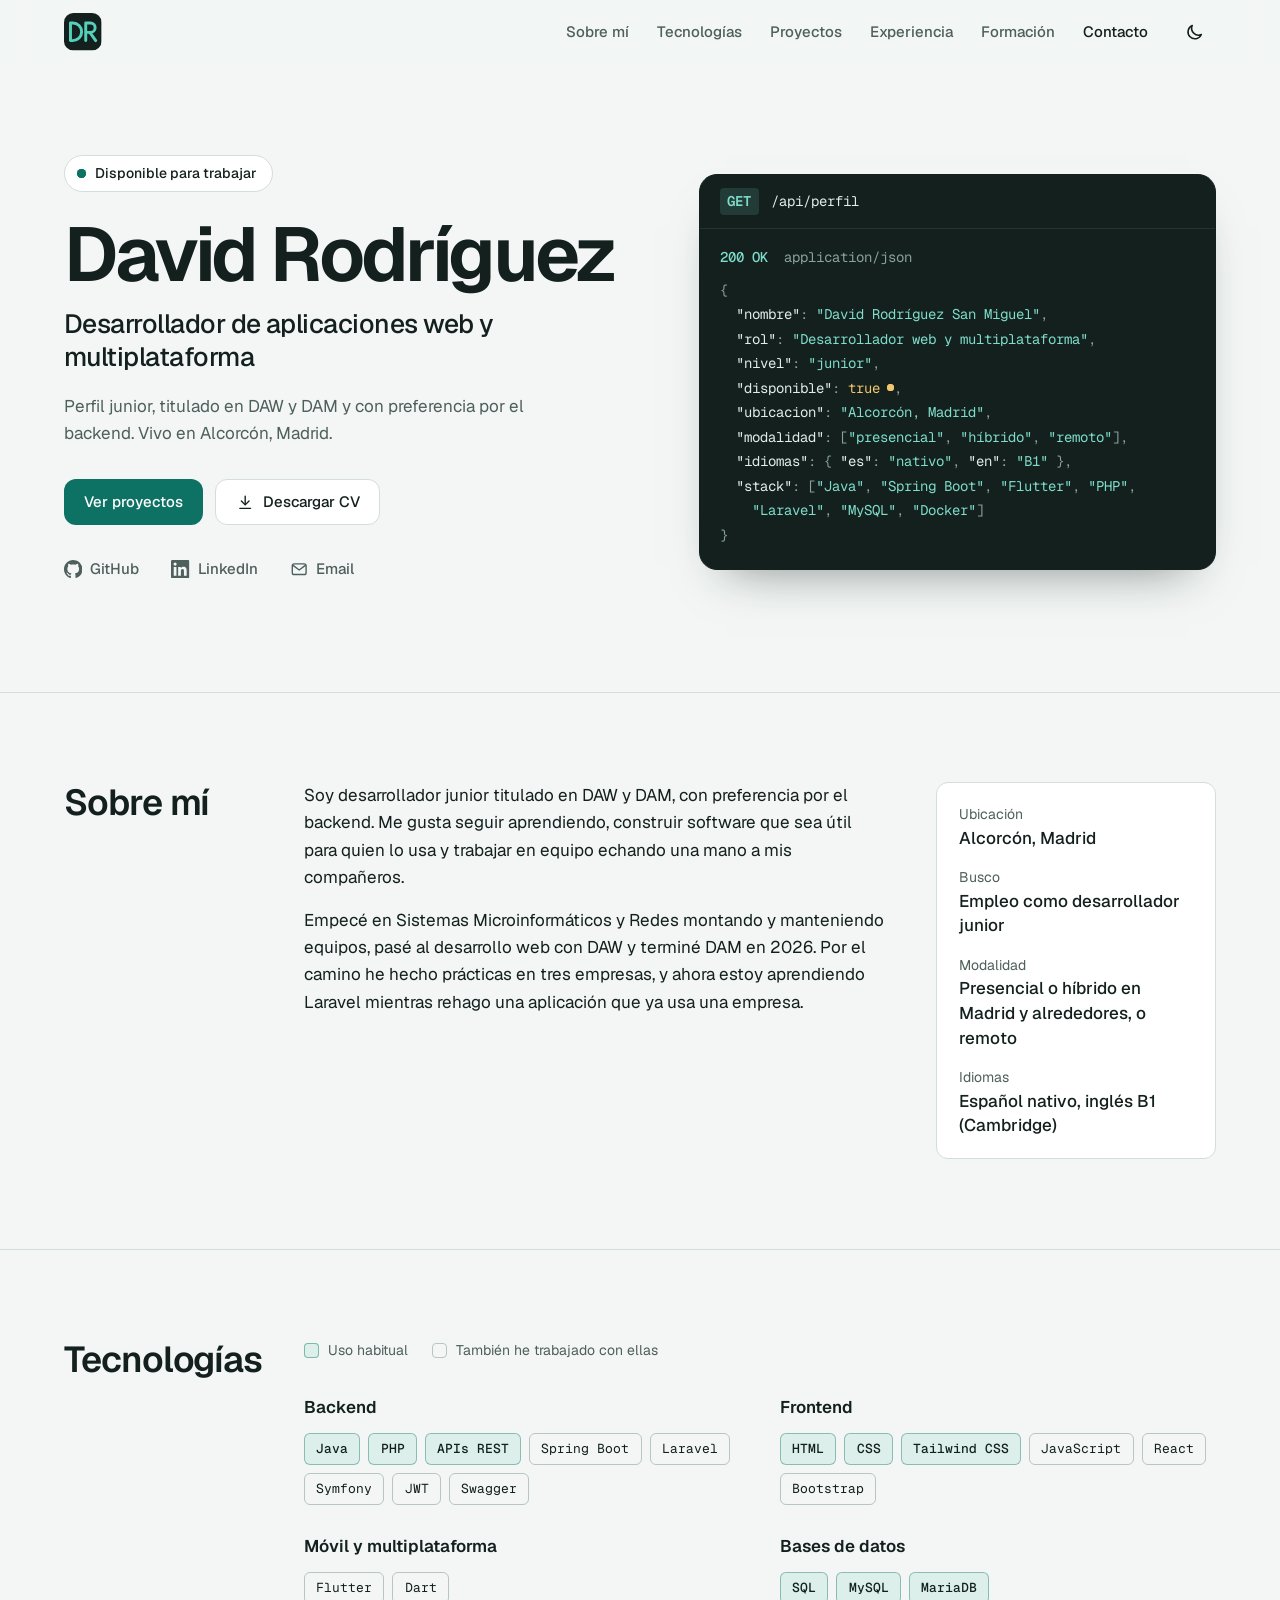
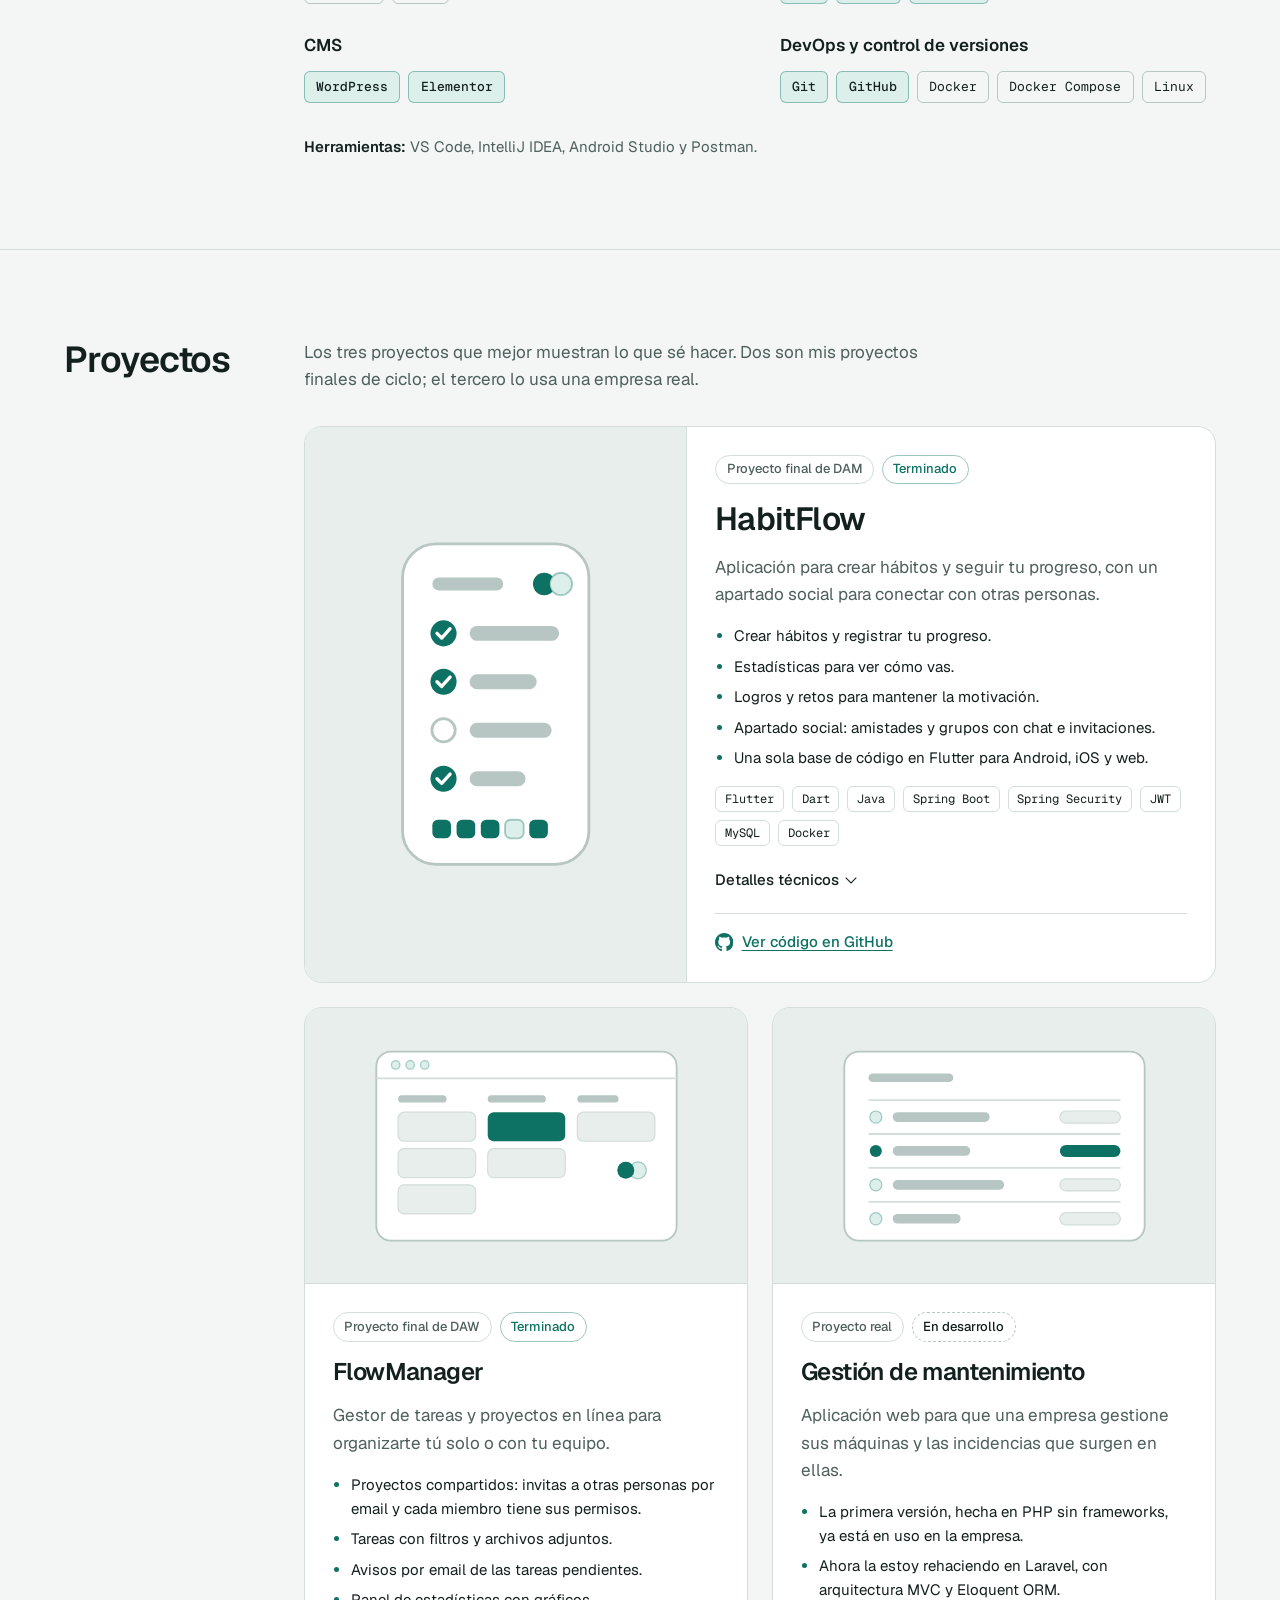
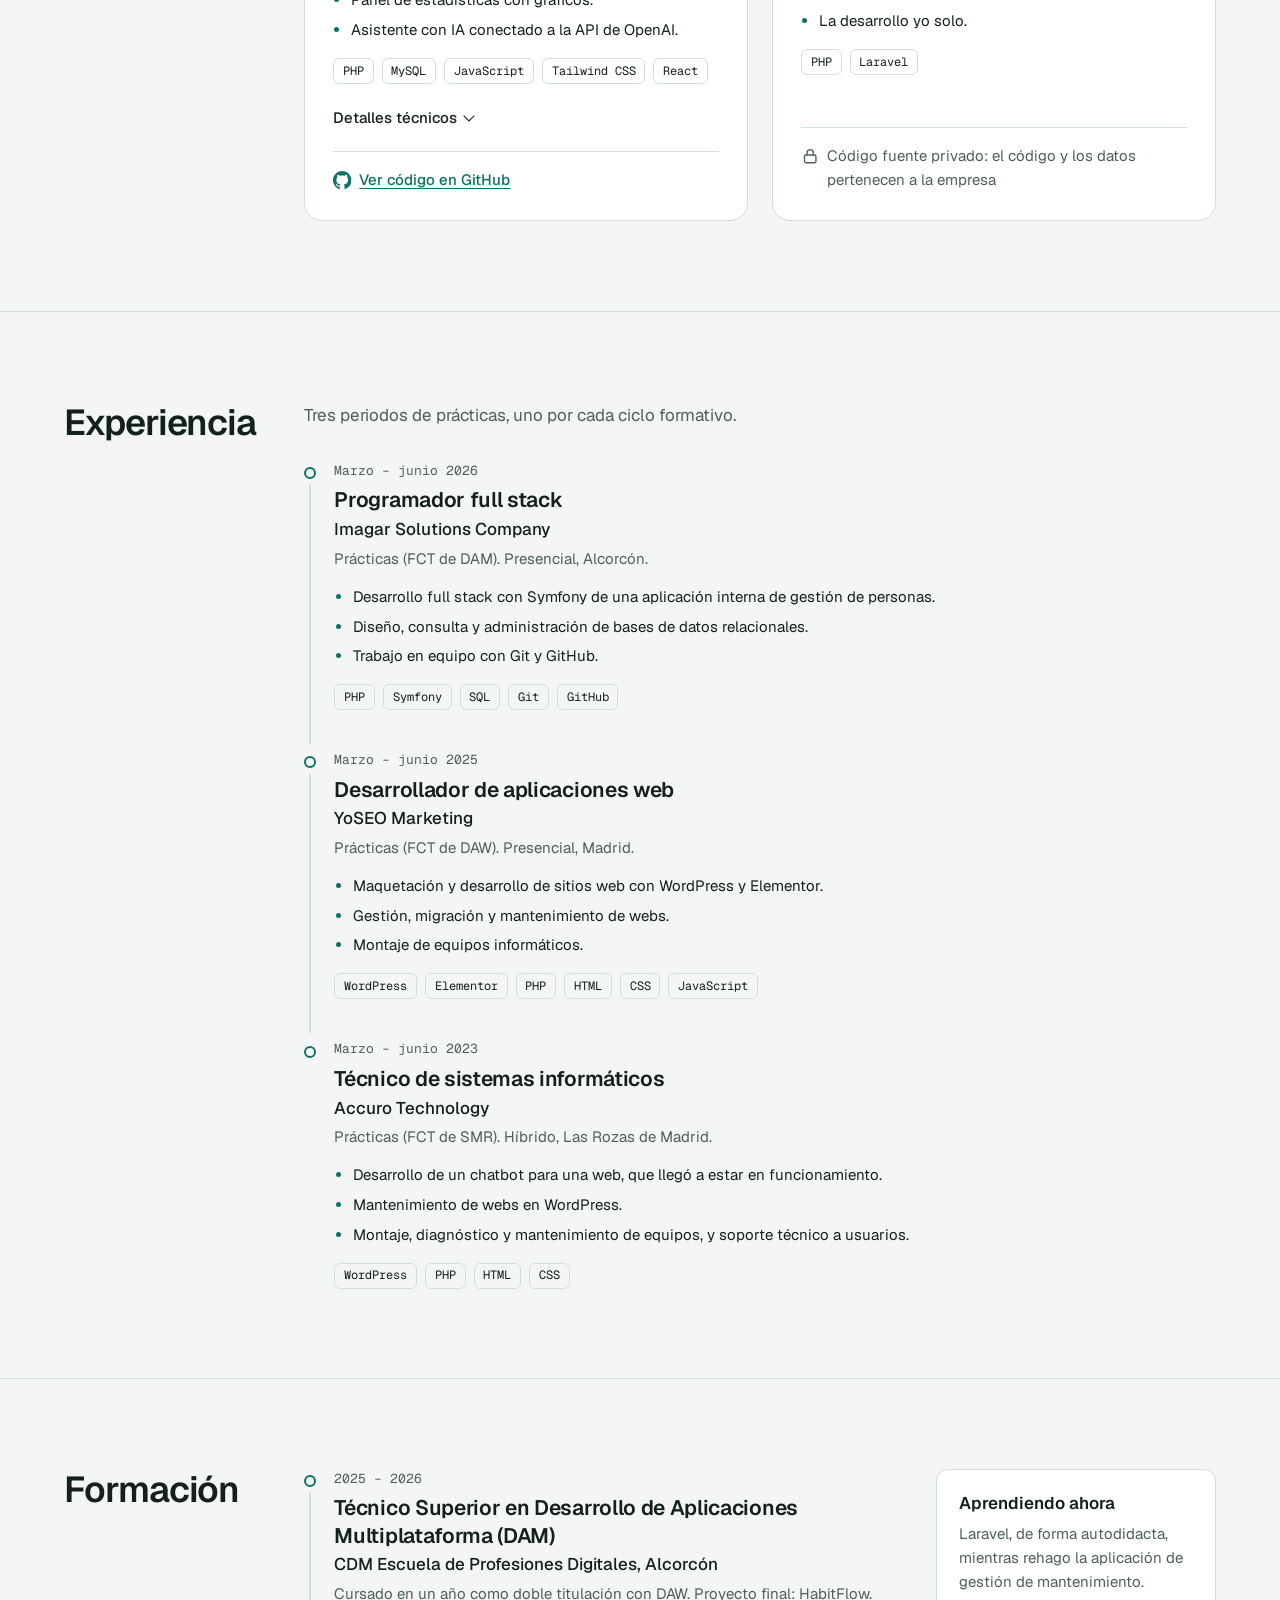
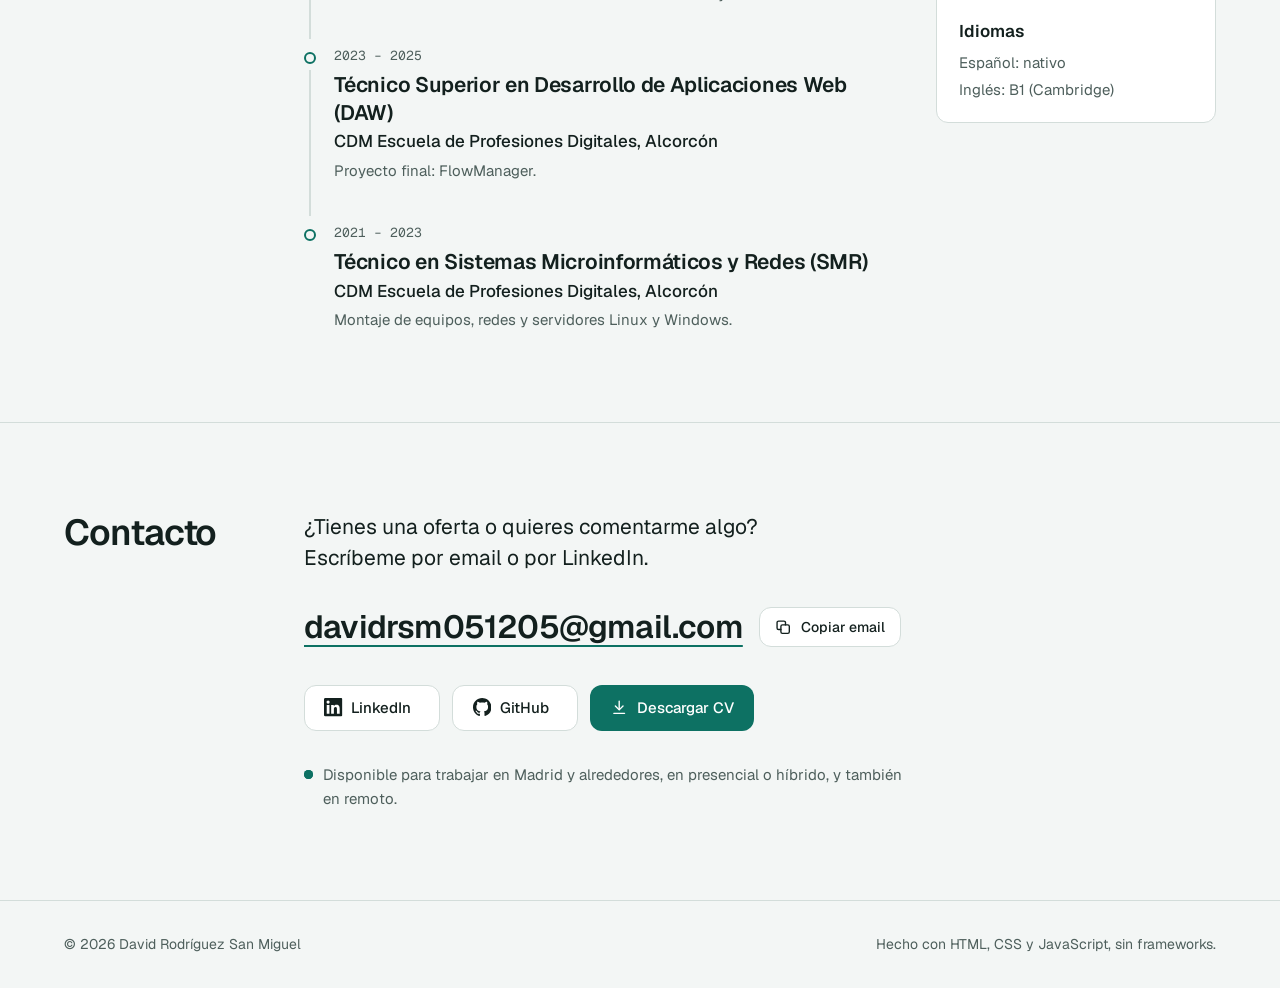
==== commit 4328a7e4: "Enlazar los repositorios públicos de HabitFlow y FlowManager HabitFlow: enlace al repositorio y func" ====
--- a/index.html
+++ b/index.html
@@ -547,8 +547,7 @@
                   </dl>
                 </details>
 
-                <!-- FlowManager: cambia false por true SOLO cuando el repositorio ya no tenga claves ni datos personales -->
-                <div class="project__links" data-repo-public="false">
+                <div class="project__links" data-repo-public="true">
                   <a class="repo-link" href="https://github.com/DavidRodriguez05/FlowManager" target="_blank" rel="noopener noreferrer">
                     <svg class="icon" aria-hidden="true"><use href="#i-github"></use></svg>
                     Ver código en GitHub<span class="visually-hidden"> (se abre en una pestaña nueva)</span>
